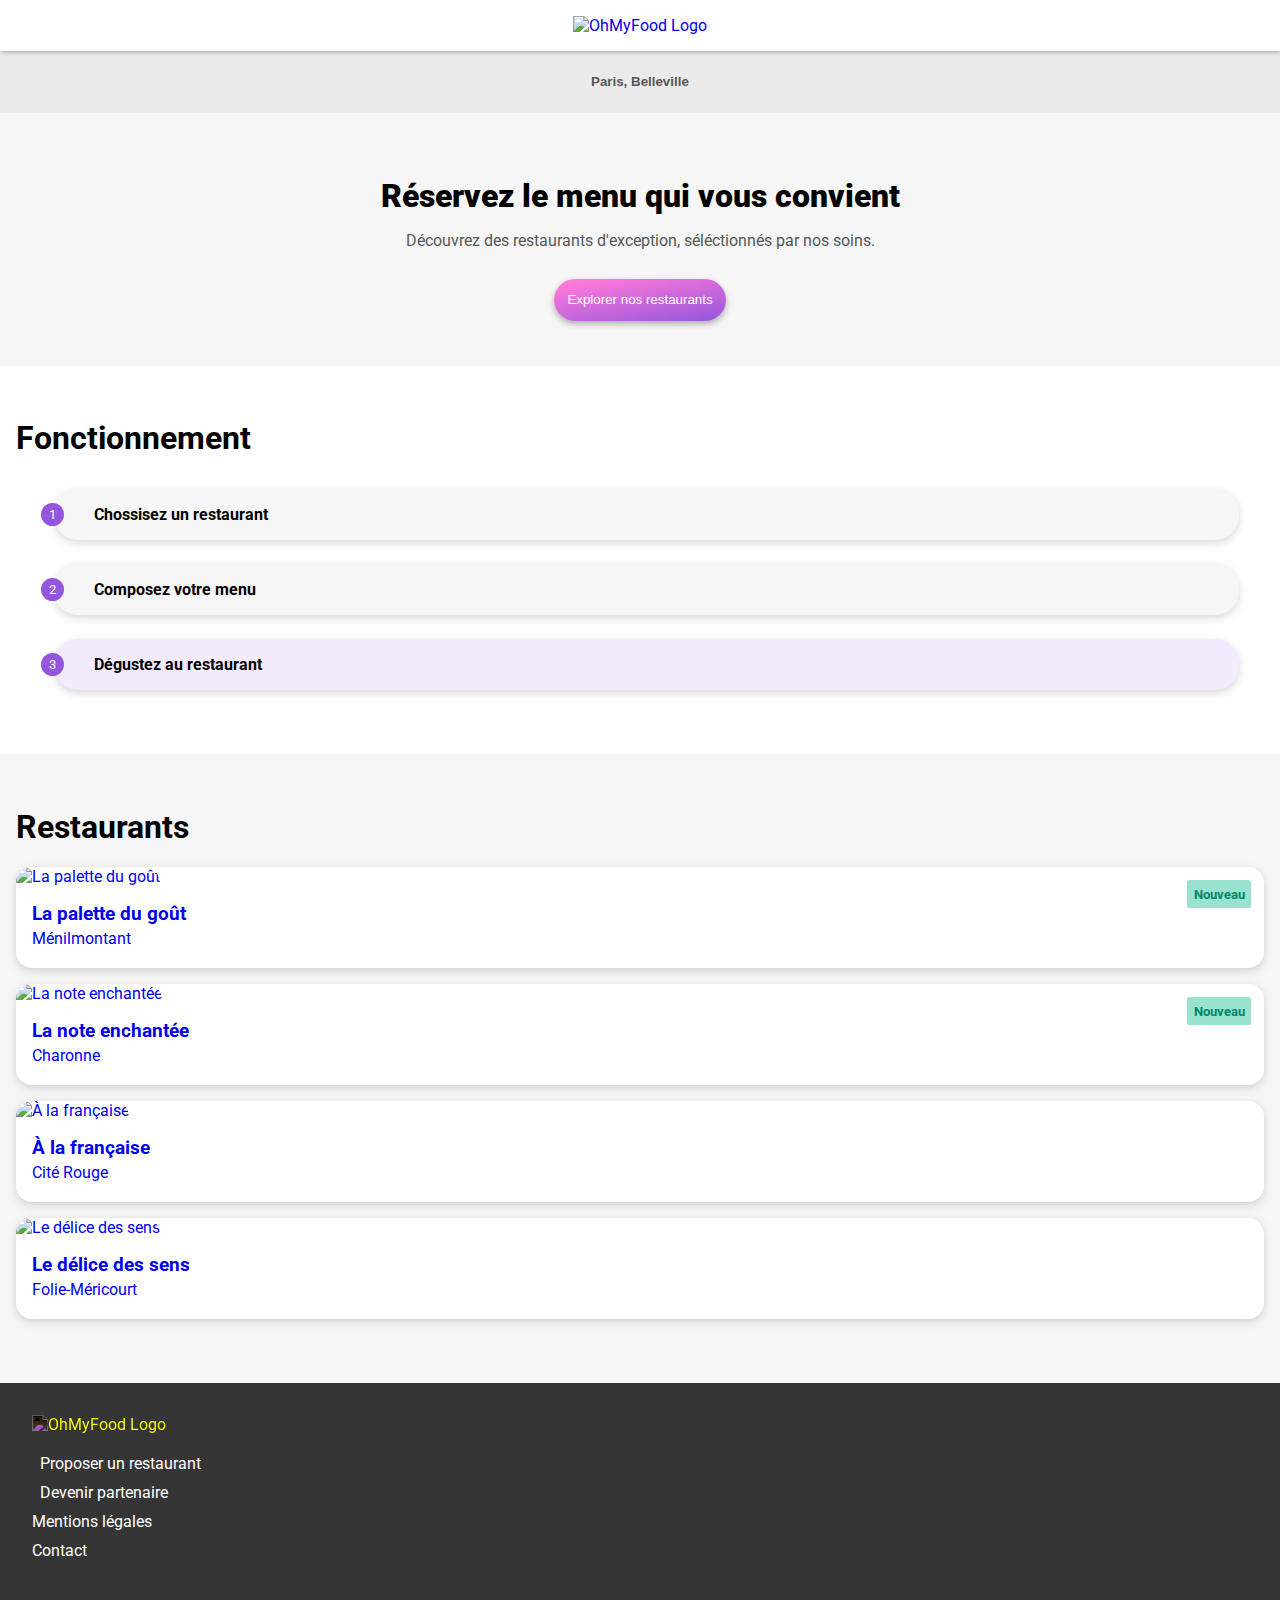
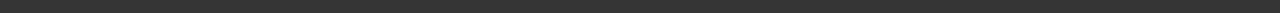
==== index.html @ d81f33a3 "resto page" ====
<!DOCTYPE html>
<html lang="fr">
<head>
    <meta charset="UTF-8">
    <meta http-equiv="X-UA-Compatible" content="IE=edge">
    <meta name="viewport" content="width=device-width, initial-scale=1.0">
    <link type="text/css" rel="stylesheet" href="https://pro.fontawesome.com/releases/v5.10.0/css/all.css" integrity="sha384-AYmEC3Yw5cVb3ZcuHtOA93w35dYTsvhLPVnYs9eStHfGJvOvKxVfELGroGkvsg+p" crossorigin="anonymous"/>
    <link type="text/css" rel="stylesheet" href="./css/style.css">
    <title>OhMyFood</title>
</head>
<body>

    <div class="conainer">

    <header>
        <div class="logo">
            <a href="index.html">
                <img 
                    src="./images/logo/ohmyfood.png" 
                    alt="OhMyFood Logo" 
                    srcset="./images/logo/ohmyfood.png 392px,
                    ./images/logo/ohmyfood@2x.svg 2x">
            </a>
        </div>
    </header>
    <section>  
        <div class="geo-form">
            <i class="fas fa-map-marker-alt"></i>
            <form>
                <input type="text" size="10" value="Paris, Belleville" name="place" />
            </form>
        </div>
        <div class="presentation-card">
            <h1>Réservez le menu qui vous convient</h1>
            <p>Découvrez des restaurants d'exception, séléctionnés par nos soins.</p>
            <button class="active-button">Explorer nos restaurants</button>
        </div>
        <div class="guide-card">
            <h1>Fonctionnement</h1>
            <ul>
                <li class="guide-card__instruction">
                    <span>1</span>
                    <div>
                        <i class="fas fa-mobile-alt"></i>
                        <span>Chossisez un restaurant</span>
                    </div>
                </li>
                <li class="guide-card__instruction" >
                    <span>2</span>
                    <div>
                        <i class="fas fa-list-ul"></i>
                        <span>Composez votre menu</span>
                    </div>
                </li>
                <li class="guide-card__instruction active">
                    <span>3</span>
                    <div>
                        <i class="fas fa-store"></i>
                        <span>Dégustez au restaurant</span>
                    </div>
                </li>
            </ul>
        </div>
        
        <div class="restaurant-list">
            <h1>Restaurants</h1>
            <div class="restaurant-card restaurant-card--new">
                <a href="resto-1.html">
                    <div class="restaurant-card__image">
                        <img src="./images/restaurants/jay-wennington-N_Y88TWmGwA-unsplash.jpg" 
                        alt="La palette du goût" 
                        sizes="" 
                        srcset="">
                    </div>
                    <div class="restaurant-card__description">
                        <div>
                            <h2>La palette du goût</h2>
                            <p>Ménilmontant</p>
                        </div>
                        <input class="like-fill-icon" type="checkbox" id="hc1" hidden/>
                        <label class="like-fill-icon" for="hc1"><i class="far fa-heart like-fill-icon"></i></label>
                    </div>
                </a>
            </div>

            <div class="restaurant-card restaurant-card--new">
                <a href="#">
                    <div class="restaurant-card__image">
                        <img src="./images/restaurants/louis-hansel-shotsoflouis-qNBGVyOCY8Q-unsplash.jpg" 
                        alt="La note enchantée" 
                        sizes="" 
                        srcset="">
                    </div>
                    <div class="restaurant-card__description">
                        <div>
                            <h2>La note enchantée</h2>
                            <p>Charonne</p>
                        </div>
                        <input class="like-fill-icon" type="checkbox" id="hc2" hidden/>
                        <label class="like-fill-icon" for="hc2"><i class="far fa-heart like-fill-icon"></i></label>
                    </div>
                </a>
            </div>

            <div class="restaurant-card">
                <a href="#">
                    <div class="restaurant-card__image">
                        <img src="./images/restaurants/stil-u2Lp8tXIcjw-unsplash.jpg" 
                        alt="À la française"
                        srcset="">
                    </div>
                    <div class="restaurant-card__description">
                        <div>
                            <h2>À la française</h2>
                            <p>Cité Rouge</p>
                        </div>
                        <input class="like-fill-icon" type="checkbox" id="hc3" hidden/>
                        <label class="like-fill-icon" for="hc3"><i class="far fa-heart like-fill-icon"></i></label>
                    </div>
                </a>
            </div>

            <div class="restaurant-card">
                <a href="#">
                    <div class="restaurant-card__image">
                        <img src="./images/restaurants/toa-heftiba-DQKerTsQwi0-unsplash.jpg" 
                        alt="Le délice des sens" 
                        sizes="" 
                        srcset="">
                    </div>
                    <div class="restaurant-card__description">
                        <div>
                            <h2>Le délice des sens</h2>
                            <p>Folie-Méricourt</p>
                        </div>
                        <input class="like-fill-icon" type="checkbox" id="hc4" hidden/>
                        <label class="like-fill-icon" for="hc4"><i class="far fa-heart like-fill-icon"></i></label>
                    </div>
                </a>
            </div>


        </div>

    </section>
    <footer>
        <div class="logo">
            <a href="index.html">
                <img 
                    src="./images/logo/ohmyfood.png" 
                    alt="OhMyFood Logo" 
                    srcset="./images/logo/ohmyfood.png 392px,
                    ./images/logo/ohmyfood@2x.svg 2x">
            </a>
        </div>
        <nav>
            <ul>
                <li>
                    <a href="#">
                        <i class="fas fa-utensils"></i>
                        <span>Proposer un restaurant</span>
                    </a>
                </li>

                <li>
                    <a href="#">
                        <i class="fas fa-hands-helping"></i>
                        <span>Devenir partenaire</span>
                    </a>
                </li>
                <li>
                    <a href="#">Mentions légales</a>
                </li>
                <li>
                    <a href="mailto: contact@ohmyfood.com">Contact</a>
                </li>
            </ul>
        </nav>
    </footer>

</div>
    
</body>
</html>
---- css/style.css ----
@charset "UTF-8";
/* Utils.(Variables.Fonctions.Mixins.Placeholders)
Feuilles de style de tiers (vendors) (si vous en avez).
Base.
Composants.
Layout.
Pages.
Thèmes.*/
@import url("https://fonts.googleapis.com/css2?family=Roboto&family=Shrikhand&display=swap");
/* fonts */
/*colors*/
/* dark green text: #008766*/
/* iconos grises: #7e7e7e */
/* functions */
/* Return pastel color from a given HEX value color*/
/* mixins */
* {
  -webkit-box-sizing: border-box;
          box-sizing: border-box;
}

body {
  margin: 0;
  padding: 0;
  font-size: 16px;
  font-family: "Roboto";
}

img {
  height: 100%;
  width: 100%;
  max-width: 100%;
}

a {
  text-decoration: none;
}

a:active {
  color: inherit;
}

li {
  list-style: none;
}

/* button gradient and lighten hover */
.active-button {
  padding: 1em;
  border-radius: 2em;
  background: linear-gradient(350deg, #9356DC, #FF79DA 90%);
  color: white;
  border: none;
  margin: 1em;
  -webkit-box-shadow: 0px 3px 6px 0px rgba(0, 0, 0, 0.3);
          box-shadow: 0px 3px 6px 0px rgba(0, 0, 0, 0.3);
}

.active-button:hover {
  background: linear-gradient(350deg, #9b63df, #ff88de 90%);
  -webkit-box-shadow: 0px 3px 6px 0px rgba(0, 0, 0, 0.6);
          box-shadow: 0px 3px 6px 0px rgba(0, 0, 0, 0.6);
}

/* icon fill gradient */
label.like-fill-icon {
  padding: 0.5em;
  display: inline-block;
  -ms-flex-item-align: center;
      -ms-grid-row-align: center;
      align-self: center;
}

label.like-fill-icon:hover i {
  color: #FF79DA;
}

label.like-fill-icon i {
  font-weight: 400;
  color: #7e7e7e;
  position: relative;
}

label.like-fill-icon > i::after {
  content: "\f004";
  position: absolute;
  right: 0;
  top: 0px;
  background-image: linear-gradient(350deg, #9356DC, #FF79DA 90%);
  -webkit-background-clip: text;
  background-clip: text;
  -webkit-text-fill-color: transparent;
  -moz-text-fill-color: transparent;
  text-fill-color: transparent;
  font-weight: 900;
  -webkit-transform: scale(0);
          transform: scale(0);
  -webkit-transform-origin: bottom;
          transform-origin: bottom;
  -webkit-transition: -webkit-transform 300ms ease-in;
  transition: -webkit-transform 300ms ease-in;
  transition: transform 300ms ease-in;
  transition: transform 300ms ease-in, -webkit-transform 300ms ease-in;
}

input.like-fill-icon:checked + label.like-fill-icon > i {
  color: #FF79DA;
}

input.like-fill-icon:checked + label.like-fill-icon > i::after {
  -webkit-transform: scale(1);
          transform: scale(1);
}

/*   General Container Layout */
.container {
  background: #f6f6f6;
}

/* Header */
header {
  padding: 1em;
  z-index: 2;
  /* to show de box shadow over the geolocalization div*/
  position: relative;
  /* To show de z-index position*/
  -webkit-box-shadow: 1px 1px 4px 0px rgba(0, 0, 0, 0.3);
          box-shadow: 1px 1px 4px 0px rgba(0, 0, 0, 0.3);
  display: -webkit-box;
  display: -ms-flexbox;
  display: flex;
  -webkit-box-pack: center;
      -ms-flex-pack: center;
          justify-content: center;
}

header .logo {
  width: 50%;
  height: 100%;
  display: -webkit-box;
  display: -ms-flexbox;
  display: flex;
  -webkit-box-pack: center;
      -ms-flex-pack: center;
          justify-content: center;
  -webkit-box-align: center;
      -ms-flex-align: center;
          align-items: center;
}

header .logo img {
  -o-object-fit: contain;
     object-fit: contain;
  max-width: 180px;
}

/* footer */
footer {
  padding: 2em;
  background: #353535;
  text-align: left;
}

footer a:hover {
  color: #99E2D0;
}

footer img {
  -webkit-filter: invert(1);
          filter: invert(1);
  height: 1em;
  width: auto;
}

footer nav {
  color: white;
}

footer nav ul {
  padding: 0;
}

footer nav a {
  color: white;
  line-height: 1.8em;
}

footer nav i {
  margin-right: 0.5em;
  width: 1em;
}

.presentation-card {
  text-align: center;
  padding: 2em;
  background: #f6f6f6;
}

.presentation-card h1 {
  margin: 1em 1em 0em 1em;
  font-weight: 900;
}

.presentation-card p {
  color: #575757;
}

.menu {
  padding: 1em;
  border-radius: 3em;
  background: #f6f6f6;
  position: relative;
  top: -3em;
}

.menu .active-button {
  margin: 0 auto;
  display: block;
  padding: 1em 3em;
}

.menu__title {
  display: -webkit-box;
  display: -ms-flexbox;
  display: flex;
  -webkit-box-orient: horizontal;
  -webkit-box-direction: normal;
      -ms-flex-flow: row nowrap;
          flex-flow: row nowrap;
  -webkit-box-align: center;
      -ms-flex-align: center;
          align-items: center;
  -webkit-box-pack: justify;
      -ms-flex-pack: justify;
          justify-content: space-between;
  margin-top: 1em;
}

.menu__title h1 {
  font-family: "Shrikhand";
}

.menu__title label {
  margin: auto 1.5em;
  font-size: 1.5em;
}

.menu__body-section {
  margin-bottom: 3em;
}

.menu__body-section ul {
  padding: 0;
}

.menu__body-section h2 {
  font-weight: 100;
  text-transform: uppercase;
  font-size: 1.2em;
  margin: 1em auto;
  position: relative;
}

.menu__body-section h2::after {
  content: "";
  position: absolute;
  border-bottom: 3px solid #99E2D0;
  padding-right: 2.5em;
  top: 1.4em;
  left: 0;
}

.geo-form {
  display: -webkit-box;
  display: -ms-flexbox;
  display: flex;
  -webkit-box-orient: horizontal;
  -webkit-box-direction: normal;
      -ms-flex-flow: row nowrap;
          flex-flow: row nowrap;
  -webkit-box-pack: center;
      -ms-flex-pack: center;
          justify-content: center;
  -webkit-box-align: center;
      -ms-flex-align: center;
          align-items: center;
  padding: 0.5em;
  background: #EAEAEA;
}

.geo-form input {
  padding: 1em;
  border: none;
  background: none;
  font-weight: bold;
  color: #575757;
  border: 2px solid transparent;
}

.geo-form input:focus-visible, .geo-form input:focus {
  border-bottom: 2px solid #99E2D0;
  outline: none;
}

.guide-card {
  padding: 1em;
  margin: 1em auto;
}

.guide-card ul {
  padding-left: 0;
  margin: 2em auto;
}

.guide-card__instruction {
  display: -webkit-box;
  display: -ms-flexbox;
  display: flex;
  -webkit-box-pack: center;
      -ms-flex-pack: center;
          justify-content: center;
  margin: 1.5em auto;
}

.guide-card__instruction > span {
  padding: 4px 8px;
  background: #9356DC;
  border-radius: 50%;
  -ms-flex-item-align: center;
      -ms-grid-row-align: center;
      align-self: center;
  font-size: small;
  color: white;
  margin-right: -10px;
  z-index: 2;
}

.guide-card__instruction div {
  padding: 1em;
  border-radius: 1.5em;
  background: #f6f6f6;
  -webkit-box-shadow: 0px 3px 9px 0px rgba(126, 126, 126, 0.3);
          box-shadow: 0px 3px 9px 0px rgba(126, 126, 126, 0.3);
  width: 95%;
  font-weight: bold;
}

.guide-card__instruction div > * {
  padding: 0.5em;
}

.guide-card__instruction div i {
  color: #7e7e7e;
}

.guide-card__instruction.active div {
  background-color: #f4ebff;
}

.guide-card__instruction.active div i {
  color: #9356DC;
}

.restaurant-list {
  background-color: #f6f6f6;
  padding: 2em 1em 3em 1em;
}

.restaurant-card {
  background: #fff;
  border-radius: 1em;
  -webkit-box-shadow: 0px 3px 9px 0px rgba(126, 126, 126, 0.3);
          box-shadow: 0px 3px 9px 0px rgba(126, 126, 126, 0.3);
  margin: 1em auto;
}

.restaurant-card--new .restaurant-card__image::after {
  content: "Nouveau";
  background: #99E2D0;
  border-radius: 0.2em;
  padding: 0.5em;
  top: 1em;
  right: 1em;
  position: absolute;
  color: #008766;
  font-weight: bold;
  font-size: small;
}

.restaurant-card__image {
  position: relative;
}

.restaurant-card__image img {
  border-top-left-radius: 1em;
  border-top-right-radius: 1em;
  height: 200px;
  -o-object-fit: cover;
     object-fit: cover;
}

.restaurant-card__description {
  padding: 1em;
  display: -webkit-box;
  display: -ms-flexbox;
  display: flex;
  -webkit-box-pack: justify;
      -ms-flex-pack: justify;
          justify-content: space-between;
}

.restaurant-card__description i {
  font-size: 1.5em;
  -ms-flex-item-align: center;
      -ms-grid-row-align: center;
      align-self: center;
}

.restaurant-card__description h2 {
  margin: 0;
  font-size: 1.2em;
}

.restaurant-card__description p {
  margin: 0.25em auto;
}

.menu-item {
  display: -webkit-box;
  display: -ms-flexbox;
  display: flex;
  -webkit-box-orient: horizontal;
  -webkit-box-direction: normal;
      -ms-flex-flow: row nowrap;
          flex-flow: row nowrap;
  width: 100%;
  -webkit-box-shadow: 1px 1px 8px 1px rgba(0, 0, 0, 0.5);
          box-shadow: 1px 1px 8px 1px rgba(0, 0, 0, 0.5);
  border-radius: 1em;
  -webkit-box-pack: justify;
      -ms-flex-pack: justify;
          justify-content: space-between;
  overflow: hidden;
  margin: 1em auto;
  background: white;
  margin-top: 1.5em;
}

.menu-item__titre {
  padding: 0.7em 0 0.7em 1em;
  width: 50%;
  -webkit-box-flex: 2;
      -ms-flex-positive: 2;
          flex-grow: 2;
  line-height: 1.5;
}

.menu-item__titre p, .menu-item__titre h3 {
  margin: 0;
  white-space: nowrap;
  overflow: hidden;
  text-overflow: ellipsis;
}

.menu-item__button {
  display: -webkit-box;
  display: -ms-flexbox;
  display: flex;
  -webkit-box-orient: horizontal;
  -webkit-box-direction: normal;
      -ms-flex-flow: row nowrap;
          flex-flow: row nowrap;
  -webkit-box-align: center;
      -ms-flex-align: center;
          align-items: center;
  -webkit-box-flex: 0;
      -ms-flex: none;
          flex: none;
}

.menu-item__button p {
  padding: 0 1em;
  -ms-flex-item-align: end;
      -ms-grid-row-align: end;
      align-self: end;
  font-weight: bold;
}

.menu-item__button div {
  background-color: #99E2D0;
  height: 100%;
  color: white;
  display: -webkit-box;
  display: -ms-flexbox;
  display: flex;
  -webkit-box-align: center;
      -ms-flex-align: center;
          align-items: center;
  font-size: 1.5em;
  max-width: 0px;
  -webkit-transition: max-width 400ms ease-in-out;
  transition: max-width 400ms ease-in-out;
}

.menu-item__button div i {
  padding: 0 1em;
}

.menu-item__button:hover i {
  -webkit-transform: rotate(1turn);
          transform: rotate(1turn);
  -webkit-transition: -webkit-transform 400ms ease-in-out;
  transition: -webkit-transform 400ms ease-in-out;
  transition: transform 400ms ease-in-out;
  transition: transform 400ms ease-in-out, -webkit-transform 400ms ease-in-out;
}

.menu-item__button:hover div {
  max-width: 150px;
}
/*# sourceMappingURL=style.css.map */
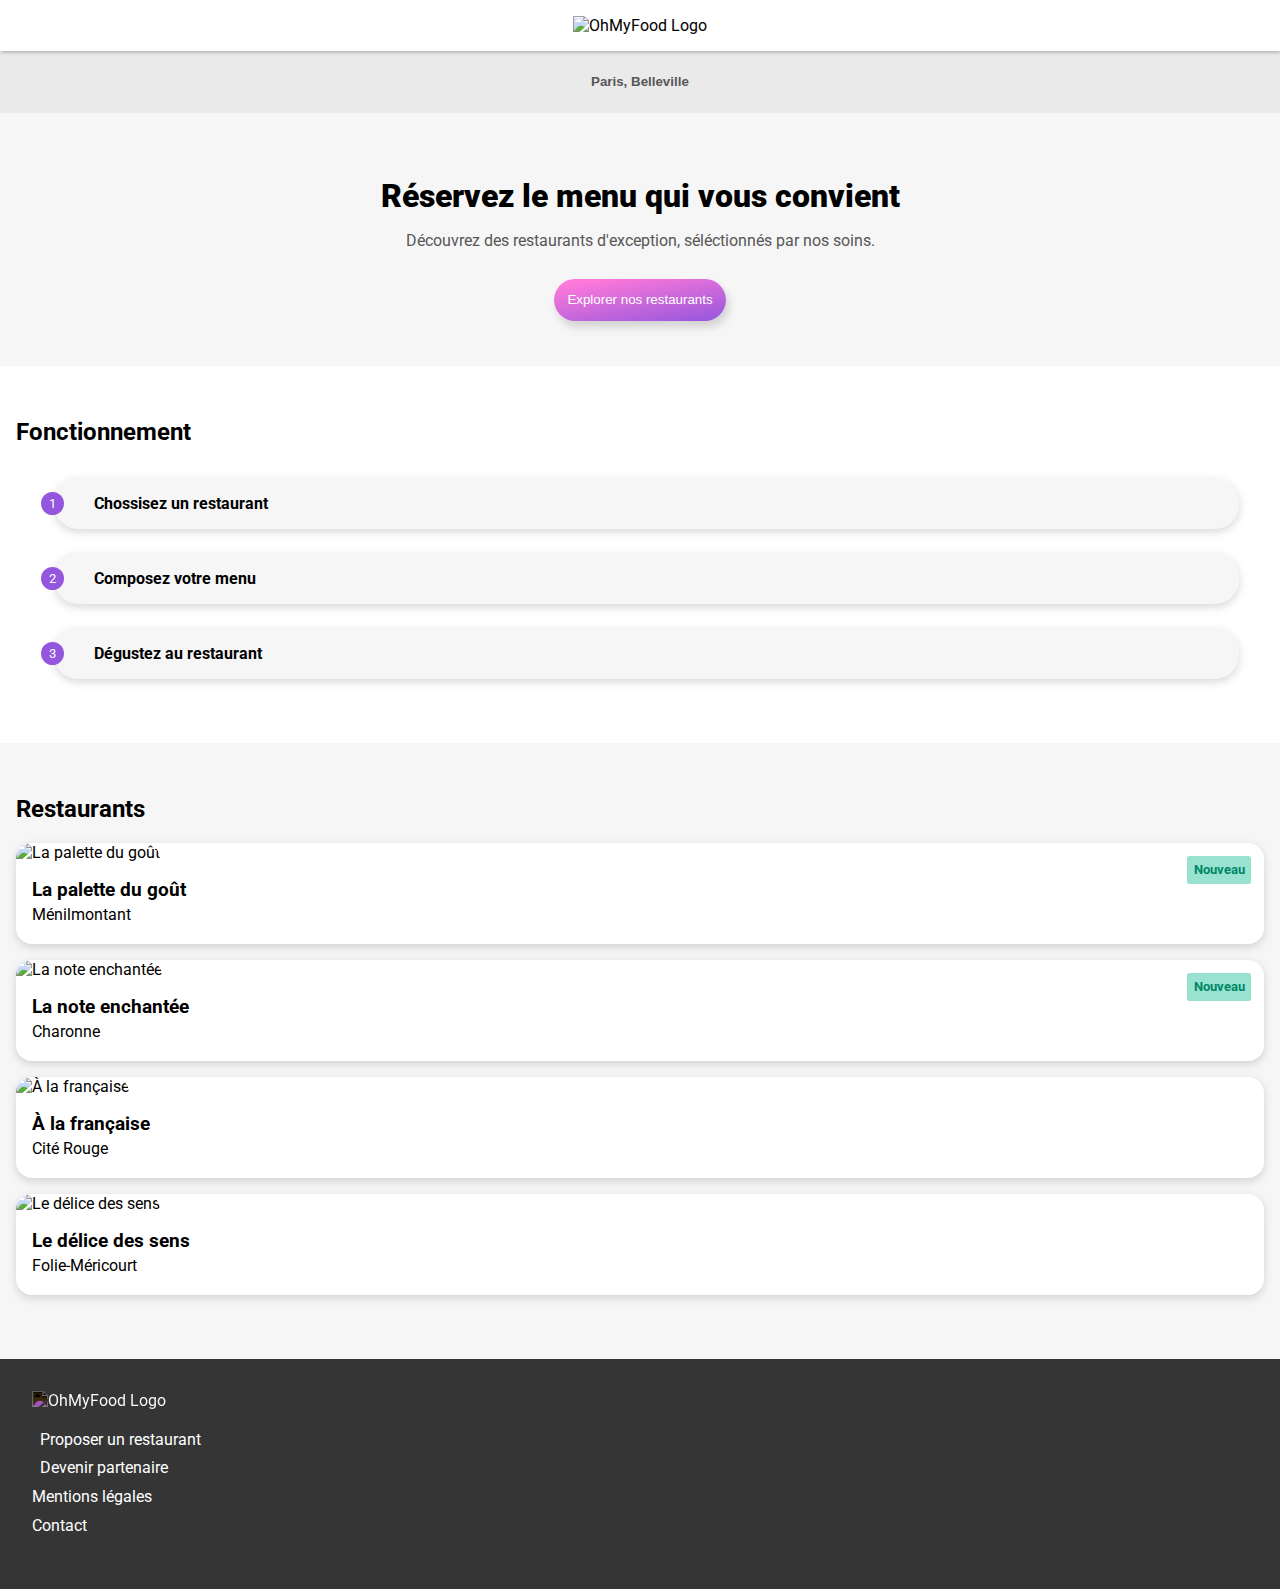
==== commit 3e38b7b7: "restorants pages added" ====
--- a/index.html
+++ b/index.html
@@ -36,7 +36,7 @@
             <button class="active-button">Explorer nos restaurants</button>
         </div>
         <div class="guide-card">
-            <h1>Fonctionnement</h1>
+            <h2>Fonctionnement</h2>
             <ul>
                 <li class="guide-card__instruction">
                     <span>1</span>
@@ -63,9 +63,9 @@
         </div>
         
         <div class="restaurant-list">
-            <h1>Restaurants</h1>
+            <h2>Restaurants</h2>
             <div class="restaurant-card restaurant-card--new">
-                <a href="resto-1.html">
+                <a href="la-palette-du-gout.html">
                     <div class="restaurant-card__image">
                         <img src="./images/restaurants/jay-wennington-N_Y88TWmGwA-unsplash.jpg" 
                         alt="La palette du goût" 
@@ -74,7 +74,7 @@
                     </div>
                     <div class="restaurant-card__description">
                         <div>
-                            <h2>La palette du goût</h2>
+                            <h3>La palette du goût</h3>
                             <p>Ménilmontant</p>
                         </div>
                         <input class="like-fill-icon" type="checkbox" id="hc1" hidden/>
@@ -84,7 +84,7 @@
             </div>
 
             <div class="restaurant-card restaurant-card--new">
-                <a href="#">
+                <a href="la-note-enchantee.html">
                     <div class="restaurant-card__image">
                         <img src="./images/restaurants/louis-hansel-shotsoflouis-qNBGVyOCY8Q-unsplash.jpg" 
                         alt="La note enchantée" 
@@ -93,7 +93,7 @@
                     </div>
                     <div class="restaurant-card__description">
                         <div>
-                            <h2>La note enchantée</h2>
+                            <h3>La note enchantée</h3>
                             <p>Charonne</p>
                         </div>
                         <input class="like-fill-icon" type="checkbox" id="hc2" hidden/>
@@ -103,7 +103,7 @@
             </div>
 
             <div class="restaurant-card">
-                <a href="#">
+                <a href="a-la-francaise.html">
                     <div class="restaurant-card__image">
                         <img src="./images/restaurants/stil-u2Lp8tXIcjw-unsplash.jpg" 
                         alt="À la française"
@@ -111,7 +111,7 @@
                     </div>
                     <div class="restaurant-card__description">
                         <div>
-                            <h2>À la française</h2>
+                            <h3>À la française</h3>
                             <p>Cité Rouge</p>
                         </div>
                         <input class="like-fill-icon" type="checkbox" id="hc3" hidden/>
@@ -121,7 +121,7 @@
             </div>
 
             <div class="restaurant-card">
-                <a href="#">
+                <a href="le-delice-des-sens.html">
                     <div class="restaurant-card__image">
                         <img src="./images/restaurants/toa-heftiba-DQKerTsQwi0-unsplash.jpg" 
                         alt="Le délice des sens" 
@@ -130,7 +130,7 @@
                     </div>
                     <div class="restaurant-card__description">
                         <div>
-                            <h2>Le délice des sens</h2>
+                            <h3>Le délice des sens</h3>
                             <p>Folie-Méricourt</p>
                         </div>
                         <input class="like-fill-icon" type="checkbox" id="hc4" hidden/>
--- a/css/style.css
+++ b/css/style.css
@@ -14,6 +14,38 @@
 /* functions */
 /* Return pastel color from a given HEX value color*/
 /* mixins */
+@-webkit-keyframes introfade {
+  0% {
+    opacity: 0;
+    -webkit-transition: translateY(2em);
+    transition: translateY(2em);
+  }
+  100% {
+    opacity: 1;
+    -webkit-transform: translateY(0);
+            transform: translateY(0);
+  }
+}
+@keyframes introfade {
+  0% {
+    opacity: 0;
+    -webkit-transition: translateY(2em);
+    transition: translateY(2em);
+  }
+  100% {
+    opacity: 1;
+    -webkit-transform: translateY(0);
+            transform: translateY(0);
+  }
+}
+
+/* Set a height for the restaurants page image on header */
+/* Add the return icon to the header of the restaurants pages */
+/* Make display the item green button when the li is hover and not only de price*/
+/* Make a function to add 3 or 4 loops according to the page - animation introfade */
+/* Add the 3 seconds waiting intro */
+/* Add sizes and srcset attributes on images in html" */
+/* Add the differents @media */
 * {
   -webkit-box-sizing: border-box;
           box-sizing: border-box;
@@ -34,6 +66,7 @@
 
 a {
   text-decoration: none;
+  color: inherit;
 }
 
 a:active {
@@ -52,14 +85,18 @@
   color: white;
   border: none;
   margin: 1em;
-  -webkit-box-shadow: 0px 3px 6px 0px rgba(0, 0, 0, 0.3);
-          box-shadow: 0px 3px 6px 0px rgba(0, 0, 0, 0.3);
+  -webkit-box-shadow: 3px 6px 8px 0px rgba(0, 0, 0, 0.15);
+          box-shadow: 3px 6px 8px 0px rgba(0, 0, 0, 0.15);
+  -webkit-transition: all 300ms ease-in-out;
+  transition: all 300ms ease-in-out;
 }
 
 .active-button:hover {
-  background: linear-gradient(350deg, #9b63df, #ff88de 90%);
-  -webkit-box-shadow: 0px 3px 6px 0px rgba(0, 0, 0, 0.6);
-          box-shadow: 0px 3px 6px 0px rgba(0, 0, 0, 0.6);
+  /*background: linear-gradient(350deg, lighten($primary-color, 3%), lighten($secondary-color, 3%) 90%);*/
+  -webkit-box-shadow: 3px 6px 8px 0px rgba(0, 0, 0, 0.3);
+          box-shadow: 3px 6px 8px 0px rgba(0, 0, 0, 0.3);
+  -webkit-filter: brightness(1.1);
+          filter: brightness(1.1);
 }
 
 /* icon fill gradient */
@@ -86,7 +123,7 @@
   position: absolute;
   right: 0;
   top: 0px;
-  background-image: linear-gradient(350deg, #9356DC, #FF79DA 90%);
+  background-image: linear-gradient(330deg, #9356DC, #FF79DA 75%);
   -webkit-background-clip: text;
   background-clip: text;
   -webkit-text-fill-color: transparent;
@@ -207,7 +244,8 @@
 
 .menu {
   padding: 1em;
-  border-radius: 3em;
+  border-top-left-radius: 3em;
+  border-top-right-radius: 3em;
   background: #f6f6f6;
   position: relative;
   top: -3em;
@@ -247,6 +285,9 @@
 
 .menu__body-section {
   margin-bottom: 3em;
+  -webkit-transform: translateY(2em);
+          transform: translateY(2em);
+  opacity: 0;
 }
 
 .menu__body-section ul {
@@ -353,11 +394,11 @@
   color: #7e7e7e;
 }
 
-.guide-card__instruction.active div {
+.guide-card__instruction:hover div {
   background-color: #f4ebff;
 }
 
-.guide-card__instruction.active div i {
+.guide-card__instruction:hover div i {
   color: #9356DC;
 }
 
@@ -416,7 +457,7 @@
       align-self: center;
 }
 
-.restaurant-card__description h2 {
+.restaurant-card__description h3 {
   margin: 0;
   font-size: 1.2em;
 }
@@ -444,6 +485,8 @@
   margin: 1em auto;
   background: white;
   margin-top: 1.5em;
+  -webkit-transform: translateY(4em);
+          transform: translateY(4em);
 }
 
 .menu-item__titre {
@@ -518,4 +561,34 @@
 .menu-item__button:hover div {
   max-width: 150px;
 }
+
+.menu__body-section:nth-child(1) {
+  -webkit-animation: introfade 700ms ease-out forwards;
+          animation: introfade 700ms ease-out forwards;
+}
+
+.menu-item:nth-child(1) {
+  -webkit-animation: introfade 700ms ease-out forwards;
+          animation: introfade 700ms ease-out forwards;
+}
+
+.menu__body-section:nth-child(2) {
+  -webkit-animation: introfade 1000ms ease-out forwards;
+          animation: introfade 1000ms ease-out forwards;
+}
+
+.menu-item:nth-child(2) {
+  -webkit-animation: introfade 1000ms ease-out forwards;
+          animation: introfade 1000ms ease-out forwards;
+}
+
+.menu__body-section:nth-child(3) {
+  -webkit-animation: introfade 1300ms ease-out forwards;
+          animation: introfade 1300ms ease-out forwards;
+}
+
+.menu-item:nth-child(3) {
+  -webkit-animation: introfade 1300ms ease-out forwards;
+          animation: introfade 1300ms ease-out forwards;
+}
 /*# sourceMappingURL=style.css.map */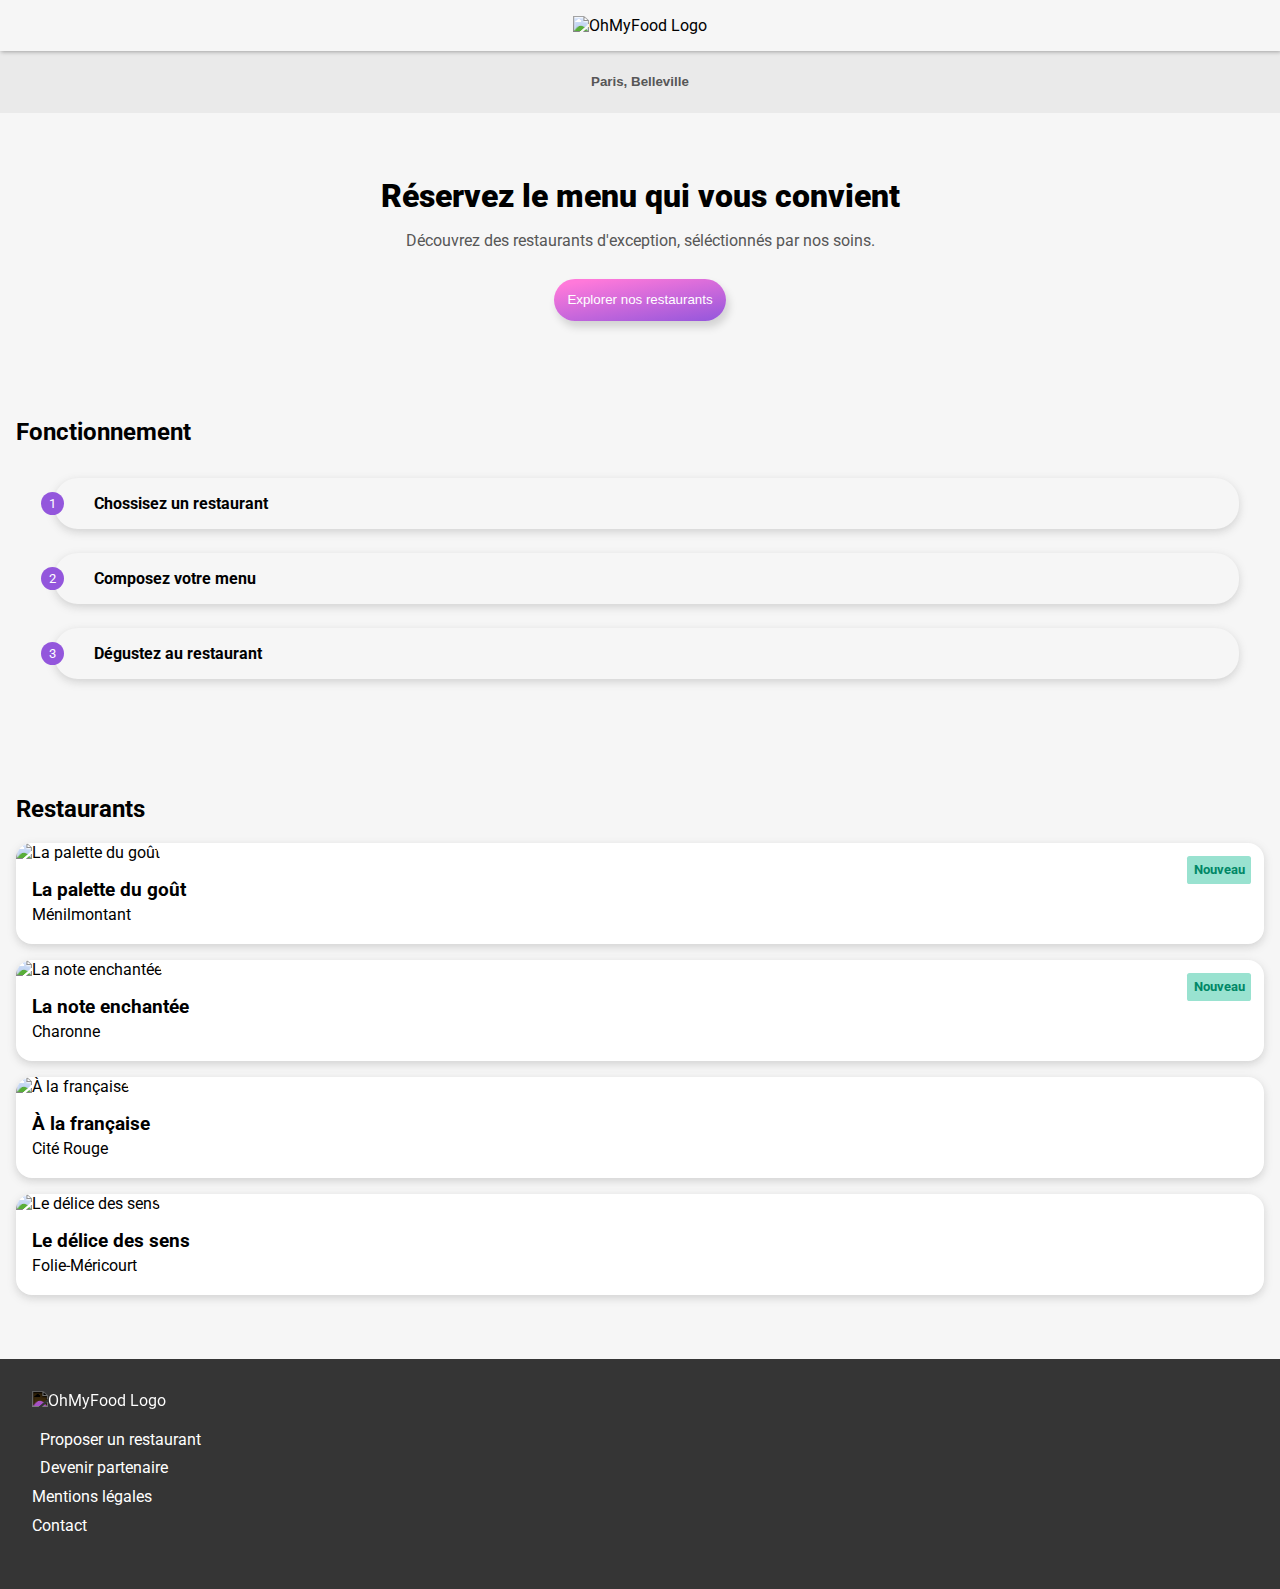
==== commit fc00e7e9: "mod directories" ====
--- a/index.html
+++ b/index.html
@@ -5,22 +5,22 @@
     <meta http-equiv="X-UA-Compatible" content="IE=edge">
     <meta name="viewport" content="width=device-width, initial-scale=1.0">
     <link type="text/css" rel="stylesheet" href="https://pro.fontawesome.com/releases/v5.10.0/css/all.css" integrity="sha384-AYmEC3Yw5cVb3ZcuHtOA93w35dYTsvhLPVnYs9eStHfGJvOvKxVfELGroGkvsg+p" crossorigin="anonymous"/>
-    <link type="text/css" rel="stylesheet" href="./css/style.css">
+    <link type="text/css" rel="stylesheet" href="css/style.css">
     <title>OhMyFood</title>
 </head>
-<body>
+<body class="animated">
 
-    <div class="conainer">
+    <div class="container">
 
-    <header>
+    <header class="spinner">
         <div class="logo">
-            <a href="index.html">
+            <div>
                 <img 
-                    src="./images/logo/ohmyfood.png" 
+                    src="images/logo/ohmyfood.png" 
                     alt="OhMyFood Logo" 
-                    srcset="./images/logo/ohmyfood.png 392px,
-                    ./images/logo/ohmyfood@2x.svg 2x">
-            </a>
+                    srcset="images/logo/ohmyfood.png 392px,
+                    images/logo/ohmyfood@2x.svg 2x">
+            </div>
         </div>
     </header>
     <section>  
@@ -67,7 +67,7 @@
             <div class="restaurant-card restaurant-card--new">
                 <a href="la-palette-du-gout.html">
                     <div class="restaurant-card__image">
-                        <img src="./images/restaurants/jay-wennington-N_Y88TWmGwA-unsplash.jpg" 
+                        <img src="images/restaurants/jay-wennington-N_Y88TWmGwA-unsplash.jpg" 
                         alt="La palette du goût" 
                         sizes="" 
                         srcset="">
@@ -86,7 +86,7 @@
             <div class="restaurant-card restaurant-card--new">
                 <a href="la-note-enchantee.html">
                     <div class="restaurant-card__image">
-                        <img src="./images/restaurants/louis-hansel-shotsoflouis-qNBGVyOCY8Q-unsplash.jpg" 
+                        <img src="images/restaurants/louis-hansel-shotsoflouis-qNBGVyOCY8Q-unsplash.jpg" 
                         alt="La note enchantée" 
                         sizes="" 
                         srcset="">
@@ -105,7 +105,7 @@
             <div class="restaurant-card">
                 <a href="a-la-francaise.html">
                     <div class="restaurant-card__image">
-                        <img src="./images/restaurants/stil-u2Lp8tXIcjw-unsplash.jpg" 
+                        <img src="images/restaurants/stil-u2Lp8tXIcjw-unsplash.jpg" 
                         alt="À la française"
                         srcset="">
                     </div>
@@ -123,7 +123,7 @@
             <div class="restaurant-card">
                 <a href="le-delice-des-sens.html">
                     <div class="restaurant-card__image">
-                        <img src="./images/restaurants/toa-heftiba-DQKerTsQwi0-unsplash.jpg" 
+                        <img src="images/restaurants/toa-heftiba-DQKerTsQwi0-unsplash.jpg" 
                         alt="Le délice des sens" 
                         sizes="" 
                         srcset="">
@@ -147,10 +147,10 @@
         <div class="logo">
             <a href="index.html">
                 <img 
-                    src="./images/logo/ohmyfood.png" 
+                    src="images/logo/ohmyfood.png" 
                     alt="OhMyFood Logo" 
-                    srcset="./images/logo/ohmyfood.png 392px,
-                    ./images/logo/ohmyfood@2x.svg 2x">
+                    srcset="images/logo/ohmyfood.png 392px,
+                    images/logo/ohmyfood@2x.svg 2x">
             </a>
         </div>
         <nav>
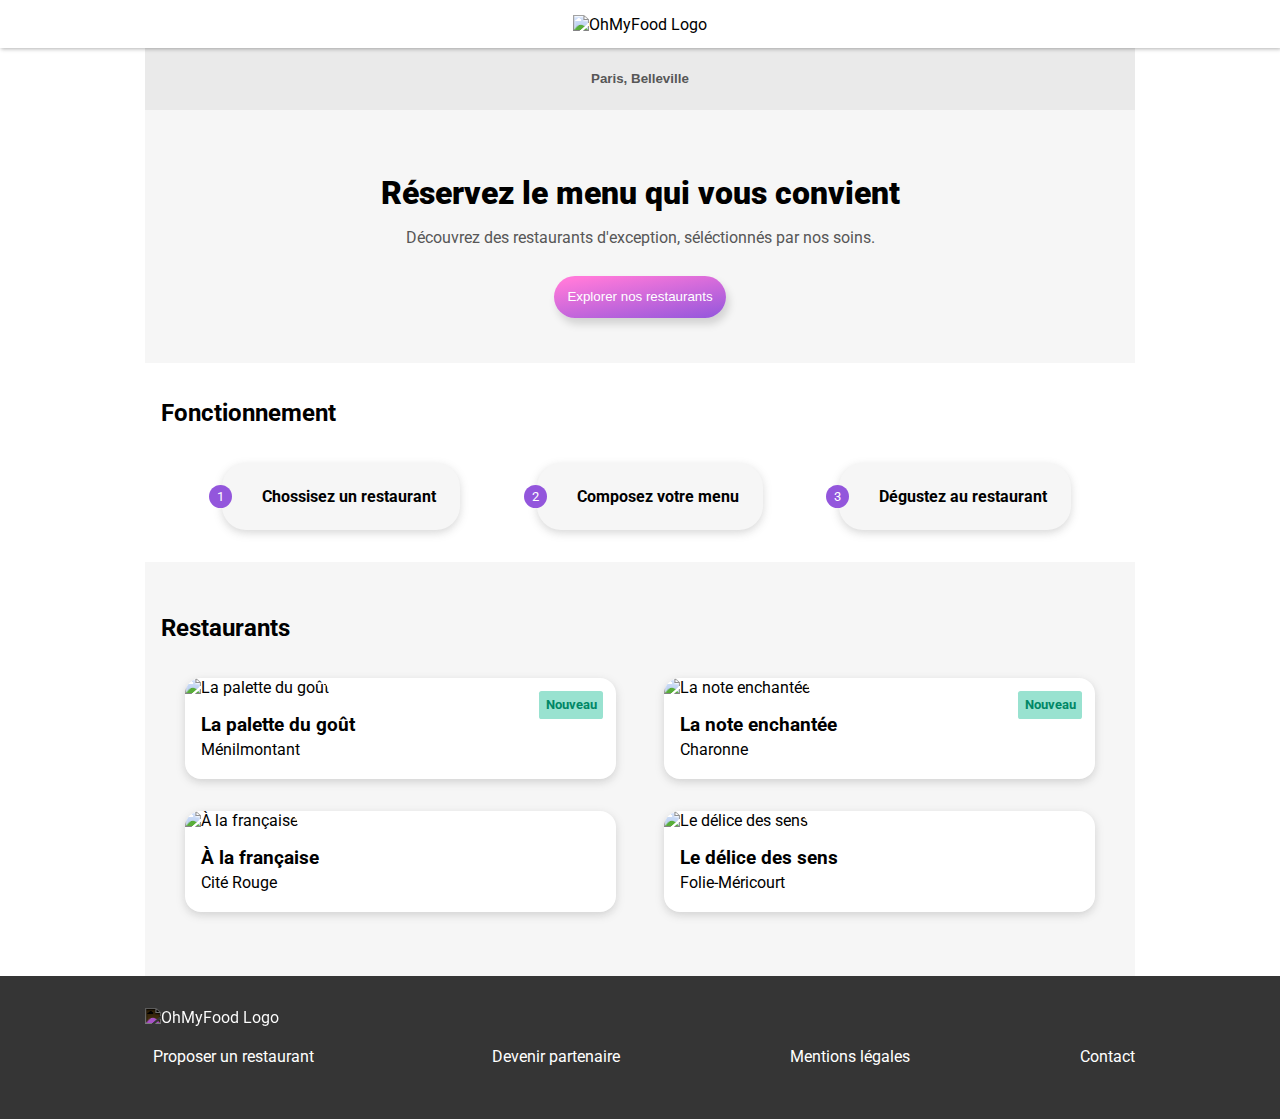
==== commit bb55e0e5: "footer set width large mq" ====
--- a/index.html
+++ b/index.html
@@ -1,184 +1,215 @@
 <!DOCTYPE html>
 <html lang="fr">
-<head>
-    <meta charset="UTF-8">
-    <meta http-equiv="X-UA-Compatible" content="IE=edge">
-    <meta name="viewport" content="width=device-width, initial-scale=1.0">
-    <link type="text/css" rel="stylesheet" href="https://pro.fontawesome.com/releases/v5.10.0/css/all.css" integrity="sha384-AYmEC3Yw5cVb3ZcuHtOA93w35dYTsvhLPVnYs9eStHfGJvOvKxVfELGroGkvsg+p" crossorigin="anonymous"/>
-    <link type="text/css" rel="stylesheet" href="css/style.css">
+  <head>
+    <meta charset="UTF-8" />
+    <meta http-equiv="X-UA-Compatible" content="IE=edge" />
+    <meta name="viewport" content="width=device-width, initial-scale=1.0" />
+    <link
+      type="text/css"
+      rel="stylesheet"
+      href="https://pro.fontawesome.com/releases/v5.10.0/css/all.css"
+      integrity="sha384-AYmEC3Yw5cVb3ZcuHtOA93w35dYTsvhLPVnYs9eStHfGJvOvKxVfELGroGkvsg+p"
+      crossorigin="anonymous"
+    />
+    <link type="text/css" rel="stylesheet" href="css/style.css" />
     <title>OhMyFood</title>
-</head>
-<body class="animated">
-
-    <div class="container">
-
-    <header class="spinner">
+  </head>
+  <body class="animated">
+    <div class="container home">
+      <header class="spinner">
         <div class="logo">
-            <div>
-                <img 
-                    src="images/logo/ohmyfood.png" 
-                    alt="OhMyFood Logo" 
-                    srcset="images/logo/ohmyfood.png 392px,
-                    images/logo/ohmyfood@2x.svg 2x">
-            </div>
-        </div>
-    </header>
-    <section>  
+          <div>
+            <img
+              src="images/logo/ohmyfood@2x.png"
+              alt="OhMyFood Logo"
+              srcset="images/logo/ohmyfood.png 1x,
+                      images/logo/ohmyfood@2x.svg 2x"
+            />
+          </div>
+        </div>
+      </header>
+      <section>
         <div class="geo-form">
-            <i class="fas fa-map-marker-alt"></i>
-            <form>
-                <input type="text" size="10" value="Paris, Belleville" name="place" />
-            </form>
+          <i class="fas fa-map-marker-alt"></i>
+          <form>
+            <input
+              type="text"
+              size="10"
+              value="Paris, Belleville"
+              name="place"
+            />
+          </form>
         </div>
         <div class="presentation-card">
-            <h1>Réservez le menu qui vous convient</h1>
-            <p>Découvrez des restaurants d'exception, séléctionnés par nos soins.</p>
-            <button class="active-button">Explorer nos restaurants</button>
+          <h1>Réservez le menu qui vous convient</h1>
+          <p>
+            Découvrez des restaurants d'exception, séléctionnés par nos soins.
+          </p>
+          <button class="active-button">Explorer nos restaurants</button>
         </div>
         <div class="guide-card">
-            <h2>Fonctionnement</h2>
-            <ul>
-                <li class="guide-card__instruction">
-                    <span>1</span>
-                    <div>
-                        <i class="fas fa-mobile-alt"></i>
-                        <span>Chossisez un restaurant</span>
-                    </div>
-                </li>
-                <li class="guide-card__instruction" >
-                    <span>2</span>
-                    <div>
-                        <i class="fas fa-list-ul"></i>
-                        <span>Composez votre menu</span>
-                    </div>
-                </li>
-                <li class="guide-card__instruction active">
-                    <span>3</span>
-                    <div>
-                        <i class="fas fa-store"></i>
-                        <span>Dégustez au restaurant</span>
-                    </div>
-                </li>
-            </ul>
-        </div>
-        
+          <h2>Fonctionnement</h2>
+          <ul>
+            <li class="guide-card__instruction">
+              <span>1</span>
+              <div>
+                <i class="fas fa-mobile-alt"></i>
+                <span>Chossisez un restaurant</span>
+              </div>
+            </li>
+            <li class="guide-card__instruction">
+              <span>2</span>
+              <div>
+                <i class="fas fa-list-ul"></i>
+                <span>Composez votre menu</span>
+              </div>
+            </li>
+            <li class="guide-card__instruction active">
+              <span>3</span>
+              <div>
+                <i class="fas fa-store"></i>
+                <span>Dégustez au restaurant</span>
+              </div>
+            </li>
+          </ul>
+        </div>
+
         <div class="restaurant-list">
-            <h2>Restaurants</h2>
-            <div class="restaurant-card restaurant-card--new">
-                <a href="la-palette-du-gout.html">
-                    <div class="restaurant-card__image">
-                        <img src="images/restaurants/jay-wennington-N_Y88TWmGwA-unsplash.jpg" 
-                        alt="La palette du goût" 
-                        sizes="" 
-                        srcset="">
-                    </div>
-                    <div class="restaurant-card__description">
-                        <div>
-                            <h3>La palette du goût</h3>
-                            <p>Ménilmontant</p>
-                        </div>
-                        <input class="like-fill-icon" type="checkbox" id="hc1" hidden/>
-                        <label class="like-fill-icon" for="hc1"><i class="far fa-heart like-fill-icon"></i></label>
-                    </div>
-                </a>
-            </div>
-
-            <div class="restaurant-card restaurant-card--new">
-                <a href="la-note-enchantee.html">
-                    <div class="restaurant-card__image">
-                        <img src="images/restaurants/louis-hansel-shotsoflouis-qNBGVyOCY8Q-unsplash.jpg" 
-                        alt="La note enchantée" 
-                        sizes="" 
-                        srcset="">
-                    </div>
-                    <div class="restaurant-card__description">
-                        <div>
-                            <h3>La note enchantée</h3>
-                            <p>Charonne</p>
-                        </div>
-                        <input class="like-fill-icon" type="checkbox" id="hc2" hidden/>
-                        <label class="like-fill-icon" for="hc2"><i class="far fa-heart like-fill-icon"></i></label>
-                    </div>
-                </a>
-            </div>
-
-            <div class="restaurant-card">
-                <a href="a-la-francaise.html">
-                    <div class="restaurant-card__image">
-                        <img src="images/restaurants/stil-u2Lp8tXIcjw-unsplash.jpg" 
-                        alt="À la française"
-                        srcset="">
-                    </div>
-                    <div class="restaurant-card__description">
-                        <div>
-                            <h3>À la française</h3>
-                            <p>Cité Rouge</p>
-                        </div>
-                        <input class="like-fill-icon" type="checkbox" id="hc3" hidden/>
-                        <label class="like-fill-icon" for="hc3"><i class="far fa-heart like-fill-icon"></i></label>
-                    </div>
-                </a>
-            </div>
-
-            <div class="restaurant-card">
-                <a href="le-delice-des-sens.html">
-                    <div class="restaurant-card__image">
-                        <img src="images/restaurants/toa-heftiba-DQKerTsQwi0-unsplash.jpg" 
-                        alt="Le délice des sens" 
-                        sizes="" 
-                        srcset="">
-                    </div>
-                    <div class="restaurant-card__description">
-                        <div>
-                            <h3>Le délice des sens</h3>
-                            <p>Folie-Méricourt</p>
-                        </div>
-                        <input class="like-fill-icon" type="checkbox" id="hc4" hidden/>
-                        <label class="like-fill-icon" for="hc4"><i class="far fa-heart like-fill-icon"></i></label>
-                    </div>
-                </a>
-            </div>
-
-
-        </div>
-
-    </section>
-    <footer>
+          <h2>Restaurants</h2>
+          <div class="restaurant-card restaurant-card--new">
+            <a href="la-palette-du-gout.html">
+              <div class="restaurant-card__image">
+                <img
+                  srcset="Images/Restaurants/jay-wennington-N_Y88TWmGwA-unsplash__400w.jpg 400w,
+                  Images/Restaurants/jay-wennington-N_Y88TWmGwA-unsplash__900w.jpg 900w"
+                  sizes="(max-width: 767px) 750px, 450px"
+                  src="images/restaurants/jay-wennington-N_Y88TWmGwA-unsplash__900w.jpg"
+                  alt="La palette du goût"
+                />
+              </div>
+            </a>
+            <div class="restaurant-card__description">
+              <a href="la-palette-du-gout.html">
+                <h3>La palette du goût</h3>
+                <p>Ménilmontant</p>
+              </a>
+              <input class="like-fill-icon" type="checkbox" id="hc1" hidden />
+              <label class="like-fill-icon" for="hc1"
+                ><i class="far fa-heart like-fill-icon"></i
+              ></label>
+            </div>
+          </div>
+
+          <div class="restaurant-card restaurant-card--new">
+            <a href="la-note-enchantee.html">
+              <div class="restaurant-card__image">
+                <img
+                  srcset="images/restaurants/louis-hansel-shotsoflouis-qNBGVyOCY8Q-unsplash__400w.jpg 400w,
+                  images/restaurants/louis-hansel-shotsoflouis-qNBGVyOCY8Q-unsplash__900w.jpg 900w"
+                  sizes="(max-width: 767px) 750px, 450px"
+                  src="images/restaurants/louis-hansel-shotsoflouis-qNBGVyOCY8Q-unsplash__900w.jpg"
+                  alt="La note enchantée"
+                />
+              </div>
+            </a>
+            <div class="restaurant-card__description">
+              <a href="la-note-enchantee.html">
+                <h3>La note enchantée</h3>
+                <p>Charonne</p>
+              </a>
+              <input class="like-fill-icon" type="checkbox" id="hc2" hidden />
+              <label class="like-fill-icon" for="hc2"
+                ><i class="far fa-heart like-fill-icon"></i
+              ></label>
+            </div>
+          </div>
+
+          <div class="restaurant-card">
+            <a href="a-la-francaise.html">
+              <div class="restaurant-card__image">
+                <img
+                  srcset="images/restaurants/stil-u2Lp8tXIcjw-unsplash__400w.jpg 400w,
+                          images/restaurants/stil-u2Lp8tXIcjw-unsplash__900w.jpg 900w"
+                  sizes="(max-width: 767px) 750px, 450px"
+                  src="images/restaurants/stil-u2Lp8tXIcjw-unsplash__900w.jpg"
+                  alt="À la française"
+                />
+              </div>
+            </a>
+            <div class="restaurant-card__description">
+              <a href="a-la-francaise.html">
+                <h3>À la française</h3>
+                <p>Cité Rouge</p>
+              </a>
+              <input class="like-fill-icon" type="checkbox" id="hc3" hidden />
+              <label class="like-fill-icon" for="hc3"
+                ><i class="far fa-heart like-fill-icon"></i
+              ></label>
+            </div>
+          </div>
+
+          <div class="restaurant-card">
+            <a href="le-delice-des-sens.html">
+              <div class="restaurant-card__image">
+                <img
+                  srcset="images/restaurants/toa-heftiba-DQKerTsQwi0-unsplash__400w.jpg 400w,
+                  images/restaurants/toa-heftiba-DQKerTsQwi0-unsplash__900w.jpg 900w"
+                  sizes="(max-width: 767px) 750px, 450px"
+                  src="images/restaurants/toa-heftiba-DQKerTsQwi0-unsplash__900w.jpg"
+                  alt="Le délice des sens"
+                />
+              </div>
+            </a>
+            <div class="restaurant-card__description">
+              <a href="le-delice-des-sens.html">
+                <h3>Le délice des sens</h3>
+                <p>Folie-Méricourt</p>
+              </a>
+              <input class="like-fill-icon" type="checkbox" id="hc4" hidden />
+              <label class="like-fill-icon" for="hc4"
+                ><i class="far fa-heart like-fill-icon"></i
+              ></label>
+            </div>
+          </div>
+        </div>
+      </section>
+      <footer>
+        <div class="footer-container">
         <div class="logo">
-            <a href="index.html">
-                <img 
-                    src="images/logo/ohmyfood.png" 
-                    alt="OhMyFood Logo" 
-                    srcset="images/logo/ohmyfood.png 392px,
-                    images/logo/ohmyfood@2x.svg 2x">
-            </a>
+          <a href="index.html">
+            <img
+              src="images/logo/ohmyfood.png"
+              alt="OhMyFood Logo"
+              srcset="images/logo/ohmyfood.png 1x,
+                      images/logo/ohmyfood@2x.svg 2x"
+            />
+          </a>
         </div>
         <nav>
-            <ul>
-                <li>
-                    <a href="#">
-                        <i class="fas fa-utensils"></i>
-                        <span>Proposer un restaurant</span>
-                    </a>
-                </li>
-
-                <li>
-                    <a href="#">
-                        <i class="fas fa-hands-helping"></i>
-                        <span>Devenir partenaire</span>
-                    </a>
-                </li>
-                <li>
-                    <a href="#">Mentions légales</a>
-                </li>
-                <li>
-                    <a href="mailto: contact@ohmyfood.com">Contact</a>
-                </li>
-            </ul>
+          <ul>
+            <li>
+              <a href="#">
+                <i class="fas fa-utensils"></i>
+                <span>Proposer un restaurant</span>
+              </a>
+            </li>
+
+            <li>
+              <a href="#">
+                <i class="fas fa-hands-helping"></i>
+                <span>Devenir partenaire</span>
+              </a>
+            </li>
+            <li>
+              <a href="#">Mentions légales</a>
+            </li>
+            <li>
+              <a href="mailto:contact@ohmyfood.com">Contact</a>
+            </li>
+          </ul>
         </nav>
-    </footer>
-
-</div>
-    
-</body>
+      </div>
+      </footer>
+    </div>
+  </body>
 </html>--- a/css/style.css
+++ b/css/style.css
@@ -9,16 +9,19 @@
 @import url("https://fonts.googleapis.com/css2?family=Roboto&family=Shrikhand&display=swap");
 /* fonts */
 /*colors*/
-/* dark green text: #008766*/
-/* iconos grises: #7e7e7e */
-/* functions */
+/* Breakpoints */
+/***** FUNCTIONS ******/
 /* Return pastel color from a given HEX value color*/
-/* mixins */
+/***** MIXINS *******/
+/* To give border-radius the 2 corners on 1 side */
+/* box shadow styles */
+/* Break Points - The $breakpoints must be declared */
+/********* ANIMATIONS - KEYFRAMES ********/
 @-webkit-keyframes introfade {
   0% {
     opacity: 0;
-    -webkit-transition: translateY(2em);
-    transition: translateY(2em);
+    -webkit-transform: translateY(2em);
+            transform: translateY(2em);
   }
   100% {
     opacity: 1;
@@ -29,8 +32,8 @@
 @keyframes introfade {
   0% {
     opacity: 0;
-    -webkit-transition: translateY(2em);
-    transition: translateY(2em);
+    -webkit-transform: translateY(2em);
+            transform: translateY(2em);
   }
   100% {
     opacity: 1;
@@ -39,16 +42,159 @@
   }
 }
 
-/* Set a height for the restaurants page image on header */
-/* Add the return icon to the header of the restaurants pages */
-/* Make display the item green button when the li is hover and not only de price*/
-/* Make a function to add 3 or 4 loops according to the page - animation introfade */
-/* Add the 3 seconds waiting intro */
-/* Add sizes and srcset attributes on images in html" */
-/* Add the differents @media */
+@-webkit-keyframes image-grow {
+  0%, 81% {
+    -webkit-transform: scale(0.5);
+            transform: scale(0.5);
+  }
+  100% {
+    -webkit-transform: scale(1);
+            transform: scale(1);
+  }
+}
+
+@keyframes image-grow {
+  0%, 81% {
+    -webkit-transform: scale(0.5);
+            transform: scale(0.5);
+  }
+  100% {
+    -webkit-transform: scale(1);
+            transform: scale(1);
+  }
+}
+
+@-webkit-keyframes rotateSpinner1 {
+  0% {
+    -webkit-transform: rotate(0deg);
+            transform: rotate(0deg);
+    opacity: 1;
+  }
+  70% {
+    opacity: 1;
+  }
+  80% {
+    opacity: 0;
+    -webkit-transform: rotate(1.5turn);
+            transform: rotate(1.5turn);
+  }
+  81% {
+    -webkit-transform: scale(0);
+            transform: scale(0);
+  }
+  100% {
+    -webkit-transform: scale(0);
+            transform: scale(0);
+  }
+}
+
+@keyframes rotateSpinner1 {
+  0% {
+    -webkit-transform: rotate(0deg);
+            transform: rotate(0deg);
+    opacity: 1;
+  }
+  70% {
+    opacity: 1;
+  }
+  80% {
+    opacity: 0;
+    -webkit-transform: rotate(1.5turn);
+            transform: rotate(1.5turn);
+  }
+  81% {
+    -webkit-transform: scale(0);
+            transform: scale(0);
+  }
+  100% {
+    -webkit-transform: scale(0);
+            transform: scale(0);
+  }
+}
+
+@-webkit-keyframes rotateSpinner2 {
+  0% {
+    -webkit-transform: rotate(0deg);
+            transform: rotate(0deg);
+    opacity: 1;
+  }
+  70% {
+    opacity: 1;
+  }
+  80% {
+    opacity: 0;
+    -webkit-transform: rotate(2.5turn);
+            transform: rotate(2.5turn);
+  }
+  81% {
+    -webkit-transform: scale(0);
+            transform: scale(0);
+  }
+  100% {
+    -webkit-transform: scale(0);
+            transform: scale(0);
+  }
+}
+
+@keyframes rotateSpinner2 {
+  0% {
+    -webkit-transform: rotate(0deg);
+            transform: rotate(0deg);
+    opacity: 1;
+  }
+  70% {
+    opacity: 1;
+  }
+  80% {
+    opacity: 0;
+    -webkit-transform: rotate(2.5turn);
+            transform: rotate(2.5turn);
+  }
+  81% {
+    -webkit-transform: scale(0);
+            transform: scale(0);
+  }
+  100% {
+    -webkit-transform: scale(0);
+            transform: scale(0);
+  }
+}
+
+@-webkit-keyframes fullScreen {
+  0%, 80% {
+    min-height: 100vh;
+    position: fixed;
+  }
+  81% {
+    position: absolute;
+  }
+  100% {
+    position: absolute;
+    min-height: 0px;
+  }
+}
+
+@keyframes fullScreen {
+  0%, 80% {
+    min-height: 100vh;
+    position: fixed;
+  }
+  81% {
+    position: absolute;
+  }
+  100% {
+    position: absolute;
+    min-height: 0px;
+  }
+}
+
 * {
   -webkit-box-sizing: border-box;
           box-sizing: border-box;
+}
+
+html {
+  height: 100%;
 }
 
 body {
@@ -62,6 +208,8 @@
   height: 100%;
   width: 100%;
   max-width: 100%;
+  -o-object-fit: cover;
+     object-fit: cover;
 }
 
 a {
@@ -92,7 +240,6 @@
 }
 
 .active-button:hover {
-  /*background: linear-gradient(350deg, lighten($primary-color, 3%), lighten($secondary-color, 3%) 90%);*/
   -webkit-box-shadow: 3px 6px 8px 0px rgba(0, 0, 0, 0.3);
           box-shadow: 3px 6px 8px 0px rgba(0, 0, 0, 0.3);
   -webkit-filter: brightness(1.1);
@@ -128,7 +275,6 @@
   background-clip: text;
   -webkit-text-fill-color: transparent;
   -moz-text-fill-color: transparent;
-  text-fill-color: transparent;
   font-weight: 900;
   -webkit-transform: scale(0);
           transform: scale(0);
@@ -151,16 +297,33 @@
 
 /*   General Container Layout */
 .container {
+  background-color: #f6f6f6;
+}
+
+.container.home {
   background: #f6f6f6;
+}
+
+@media screen and (min-width: 1024px) {
+  .container.home {
+    background-color: #99E2D0;
+    background: url(../images/general/backgroundBlur.jpg) no-repeat;
+    background-size: cover;
+  }
+}
+
+@media screen and (min-width: 1024px) {
+  .container.home section {
+    max-width: 990px;
+    margin: auto;
+  }
 }
 
 /* Header */
 header {
   padding: 1em;
-  z-index: 2;
-  /* to show de box shadow over the geolocalization div*/
   position: relative;
-  /* To show de z-index position*/
+  /* To show the boxshadow*/
   -webkit-box-shadow: 1px 1px 4px 0px rgba(0, 0, 0, 0.3);
           box-shadow: 1px 1px 4px 0px rgba(0, 0, 0, 0.3);
   display: -webkit-box;
@@ -169,6 +332,10 @@
   -webkit-box-pack: center;
       -ms-flex-pack: center;
           justify-content: center;
+  -webkit-box-align: center;
+      -ms-flex-align: center;
+          align-items: center;
+  background-color: white;
 }
 
 header .logo {
@@ -183,12 +350,73 @@
   -webkit-box-align: center;
       -ms-flex-align: center;
           align-items: center;
+  -webkit-box-flex: 1;
+      -ms-flex-positive: 1;
+          flex-grow: 1;
 }
 
 header .logo img {
   -o-object-fit: contain;
      object-fit: contain;
-  max-width: 180px;
+  max-width: 161px;
+  width: 161px;
+}
+
+header.spinner {
+  display: -webkit-box;
+  display: -ms-flexbox;
+  display: flex;
+  padding: 1.5em;
+}
+
+header.spinner .logo {
+  background: white;
+  position: absolute;
+  width: 100%;
+  top: 0;
+  left: 0;
+  height: 100%;
+  z-index: 3;
+  -webkit-animation: fullScreen 3s linear;
+          animation: fullScreen 3s linear;
+}
+
+header.spinner .logo div {
+  position: relative;
+  -webkit-animation: image-grow 3s linear;
+          animation: image-grow 3s linear;
+}
+
+header.spinner .logo div::before,
+header.spinner .logo div::after {
+  content: "";
+  position: absolute;
+  border: 12px solid transparent;
+  border-bottom: none;
+  border-left: none;
+  border-right: none;
+  border-radius: 50%;
+  opacity: 0;
+}
+
+header.spinner .logo div::before {
+  top: -320%;
+  bottom: -320%;
+  left: -25%;
+  right: -25%;
+  border-top-color: #9356DC;
+  -webkit-animation: rotateSpinner1 2500ms linear forwards;
+          animation: rotateSpinner1 2500ms linear forwards;
+}
+
+header.spinner .logo div::after {
+  top: -270%;
+  bottom: -270%;
+  left: -14%;
+  right: -14%;
+  border-top-color: #FF79DA;
+  -webkit-animation: rotateSpinner2 2500ms linear forwards;
+          animation: rotateSpinner2 2500ms linear forwards;
 }
 
 /* footer */
@@ -198,6 +426,13 @@
   text-align: left;
 }
 
+@media screen and (min-width: 1024px) {
+  footer .footer-container {
+    max-width: 990px;
+    margin: auto;
+  }
+}
+
 footer a:hover {
   color: #99E2D0;
 }
@@ -217,6 +452,17 @@
   padding: 0;
 }
 
+@media screen and (min-width: 768px) {
+  footer nav ul {
+    display: -webkit-box;
+    display: -ms-flexbox;
+    display: flex;
+    -webkit-box-pack: justify;
+        -ms-flex-pack: justify;
+            justify-content: space-between;
+  }
+}
+
 footer nav a {
   color: white;
   line-height: 1.8em;
@@ -227,6 +473,7 @@
   width: 1em;
 }
 
+/* Active button Layout */
 .presentation-card {
   text-align: center;
   padding: 2em;
@@ -242,6 +489,12 @@
   color: #575757;
 }
 
+/* Images on restaurants menus */
+.thumbnail img {
+  max-height: 265px;
+}
+
+/* Restaurants menu layout */
 .menu {
   padding: 1em;
   border-top-left-radius: 3em;
@@ -274,6 +527,14 @@
   margin-top: 1em;
 }
 
+@media screen and (min-width: 1024px) {
+  .menu__title {
+    -webkit-box-pack: center;
+        -ms-flex-pack: center;
+            justify-content: center;
+  }
+}
+
 .menu__title h1 {
   font-family: "Shrikhand";
 }
@@ -281,6 +542,17 @@
 .menu__title label {
   margin: auto 1.5em;
   font-size: 1.5em;
+}
+
+@media screen and (min-width: 1024px) {
+  .menu__body {
+    display: -webkit-box;
+    display: -ms-flexbox;
+    display: flex;
+    -webkit-box-pack: space-evenly;
+        -ms-flex-pack: space-evenly;
+            justify-content: space-evenly;
+  }
 }
 
 .menu__body-section {
@@ -288,6 +560,21 @@
   -webkit-transform: translateY(2em);
           transform: translateY(2em);
   opacity: 0;
+  width: 100%;
+}
+
+@media screen and (min-width: 768px) {
+  .menu__body-section {
+    margin: 0 auto;
+    width: 80%;
+  }
+}
+
+@media screen and (min-width: 1024px) {
+  .menu__body-section {
+    margin: 1em;
+    width: 100%;
+  }
 }
 
 .menu__body-section ul {
@@ -309,6 +596,47 @@
   padding-right: 2.5em;
   top: 1.4em;
   left: 0;
+}
+
+/* Automatization of Css from menu restaurant layout */
+.menu__body-section:nth-child(1) {
+  -webkit-animation: introfade 700ms ease-out forwards;
+          animation: introfade 700ms ease-out forwards;
+}
+
+.menu-item:nth-child(1) {
+  -webkit-animation: introfade 700ms ease-out forwards;
+          animation: introfade 700ms ease-out forwards;
+}
+
+.menu__body-section:nth-child(2) {
+  -webkit-animation: introfade 1000ms ease-out forwards;
+          animation: introfade 1000ms ease-out forwards;
+}
+
+.menu-item:nth-child(2) {
+  -webkit-animation: introfade 1000ms ease-out forwards;
+          animation: introfade 1000ms ease-out forwards;
+}
+
+.menu__body-section:nth-child(3) {
+  -webkit-animation: introfade 1300ms ease-out forwards;
+          animation: introfade 1300ms ease-out forwards;
+}
+
+.menu-item:nth-child(3) {
+  -webkit-animation: introfade 1300ms ease-out forwards;
+          animation: introfade 1300ms ease-out forwards;
+}
+
+.menu__body-section:nth-child(4) {
+  -webkit-animation: introfade 1600ms ease-out forwards;
+          animation: introfade 1600ms ease-out forwards;
+}
+
+.menu-item:nth-child(4) {
+  -webkit-animation: introfade 1600ms ease-out forwards;
+          animation: introfade 1600ms ease-out forwards;
 }
 
 .geo-form {
@@ -336,9 +664,10 @@
   font-weight: bold;
   color: #575757;
   border: 2px solid transparent;
-}
-
-.geo-form input:focus-visible, .geo-form input:focus {
+  z-index: 999;
+}
+
+.geo-form input:focus-visible, .geo-form input:focus, .geo-form input:hover {
   border-bottom: 2px solid #99E2D0;
   outline: none;
 }
@@ -346,11 +675,36 @@
 .guide-card {
   padding: 1em;
   margin: 1em auto;
+  background-color: white;
+}
+
+@media screen and (min-width: 768px) {
+  .guide-card {
+    margin: auto;
+  }
 }
 
 .guide-card ul {
   padding-left: 0;
   margin: 2em auto;
+}
+
+@media screen and (min-width: 768px) {
+  .guide-card ul {
+    display: -webkit-box;
+    display: -ms-flexbox;
+    display: flex;
+    -webkit-box-pack: space-evenly;
+        -ms-flex-pack: space-evenly;
+            justify-content: space-evenly;
+    margin: 0;
+  }
+}
+
+@media screen and (min-width: 768px) {
+  .guide-card ul li {
+    margin: 1em;
+  }
 }
 
 .guide-card__instruction {
@@ -386,6 +740,18 @@
   font-weight: bold;
 }
 
+@media screen and (min-width: 768px) {
+  .guide-card__instruction div {
+    width: auto;
+    display: -webkit-box;
+    display: -ms-flexbox;
+    display: flex;
+    -webkit-box-align: center;
+        -ms-flex-align: center;
+            align-items: center;
+  }
+}
+
 .guide-card__instruction div > * {
   padding: 0.5em;
 }
@@ -405,6 +771,27 @@
 .restaurant-list {
   background-color: #f6f6f6;
   padding: 2em 1em 3em 1em;
+}
+
+@media screen and (min-width: 768px) {
+  .restaurant-list {
+    display: -webkit-box;
+    display: -ms-flexbox;
+    display: flex;
+    -webkit-box-orient: horizontal;
+    -webkit-box-direction: normal;
+        -ms-flex-flow: row wrap;
+            flex-flow: row wrap;
+    -webkit-box-pack: space-evenly;
+        -ms-flex-pack: space-evenly;
+            justify-content: space-evenly;
+  }
+}
+
+@media screen and (min-width: 768px) {
+  .restaurant-list h2 {
+    width: 100%;
+  }
 }
 
 .restaurant-card {
@@ -413,6 +800,12 @@
   -webkit-box-shadow: 0px 3px 9px 0px rgba(126, 126, 126, 0.3);
           box-shadow: 0px 3px 9px 0px rgba(126, 126, 126, 0.3);
   margin: 1em auto;
+}
+
+@media screen and (min-width: 768px) {
+  .restaurant-card {
+    width: 45%;
+  }
 }
 
 .restaurant-card--new .restaurant-card__image::after {
@@ -549,7 +942,7 @@
   padding: 0 1em;
 }
 
-.menu-item__button:hover i {
+.menu-item:hover .menu-item__button i {
   -webkit-transform: rotate(1turn);
           transform: rotate(1turn);
   -webkit-transition: -webkit-transform 400ms ease-in-out;
@@ -558,37 +951,7 @@
   transition: transform 400ms ease-in-out, -webkit-transform 400ms ease-in-out;
 }
 
-.menu-item__button:hover div {
+.menu-item:hover .menu-item__button div {
   max-width: 150px;
 }
-
-.menu__body-section:nth-child(1) {
-  -webkit-animation: introfade 700ms ease-out forwards;
-          animation: introfade 700ms ease-out forwards;
-}
-
-.menu-item:nth-child(1) {
-  -webkit-animation: introfade 700ms ease-out forwards;
-          animation: introfade 700ms ease-out forwards;
-}
-
-.menu__body-section:nth-child(2) {
-  -webkit-animation: introfade 1000ms ease-out forwards;
-          animation: introfade 1000ms ease-out forwards;
-}
-
-.menu-item:nth-child(2) {
-  -webkit-animation: introfade 1000ms ease-out forwards;
-          animation: introfade 1000ms ease-out forwards;
-}
-
-.menu__body-section:nth-child(3) {
-  -webkit-animation: introfade 1300ms ease-out forwards;
-          animation: introfade 1300ms ease-out forwards;
-}
-
-.menu-item:nth-child(3) {
-  -webkit-animation: introfade 1300ms ease-out forwards;
-          animation: introfade 1300ms ease-out forwards;
-}
 /*# sourceMappingURL=style.css.map */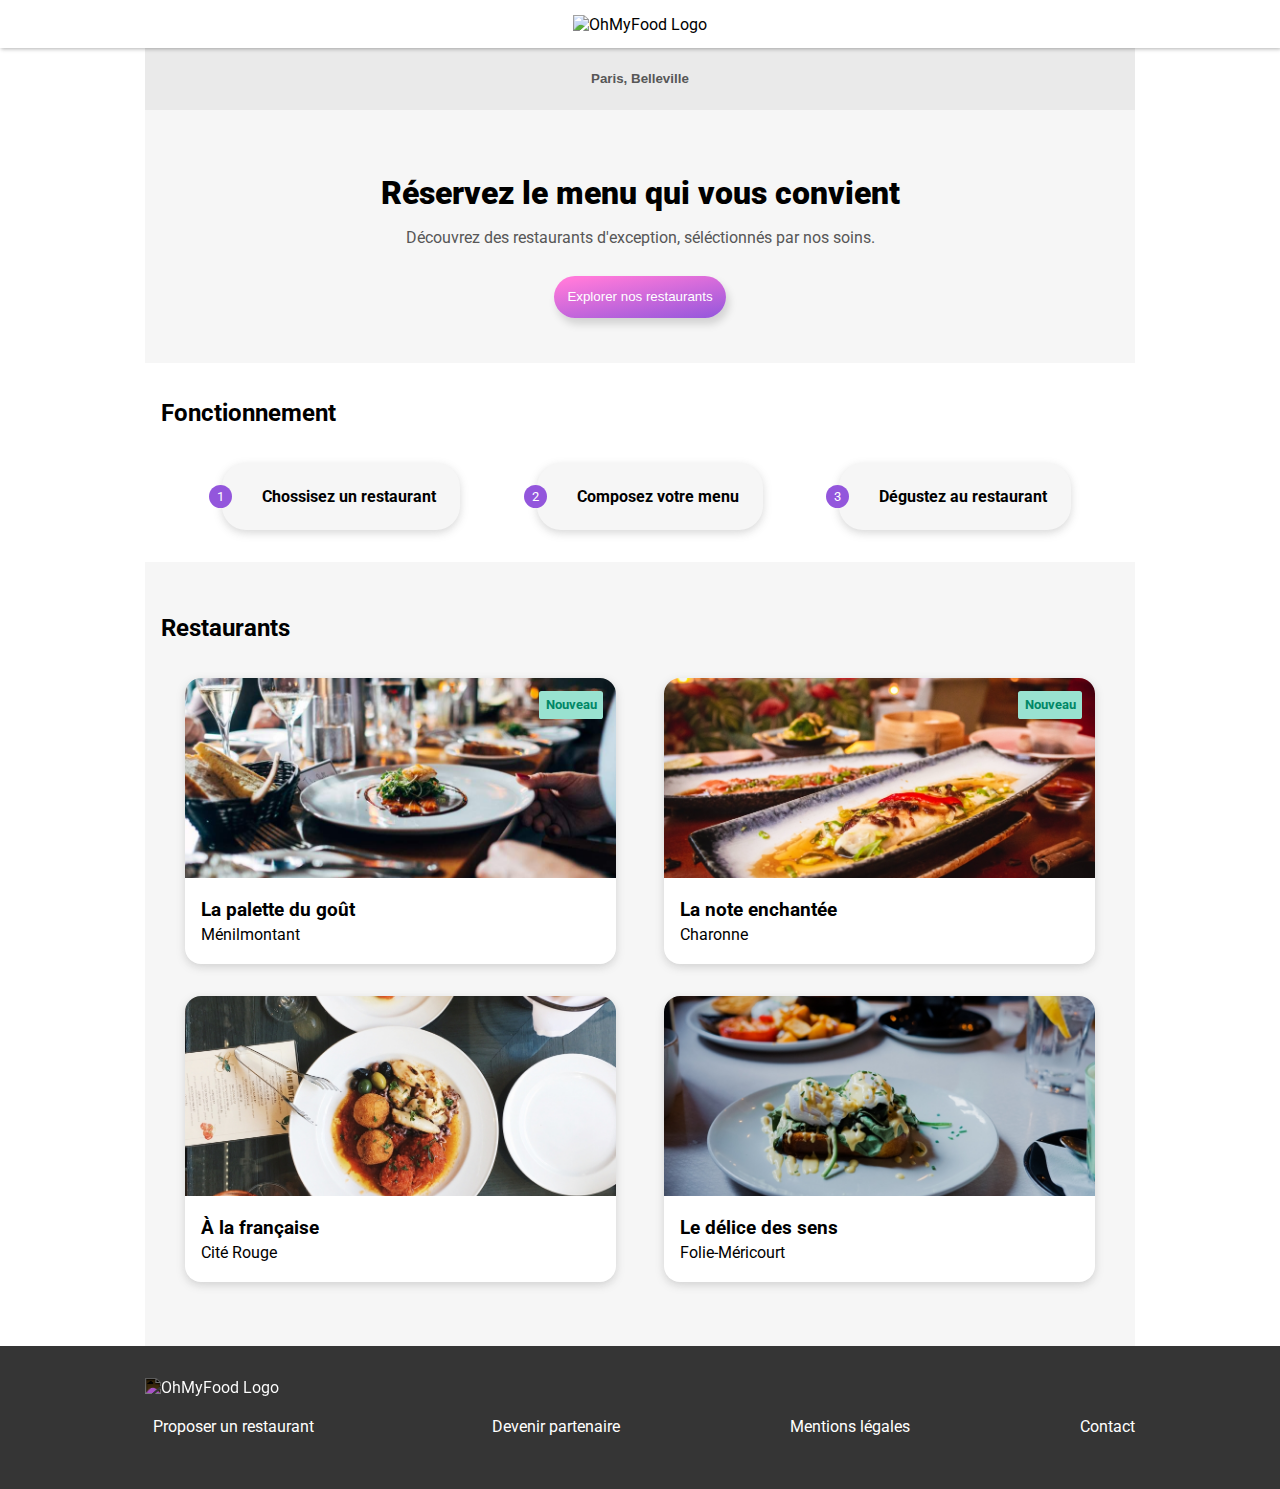
==== commit 3f42786a: "Button Center and Change dir" ====
--- a/index.html
+++ b/index.html
@@ -80,10 +80,10 @@
             <a href="la-palette-du-gout.html">
               <div class="restaurant-card__image">
                 <img
-                  srcset="Images/Restaurants/jay-wennington-N_Y88TWmGwA-unsplash__400w.jpg 400w,
-                  Images/Restaurants/jay-wennington-N_Y88TWmGwA-unsplash__900w.jpg 900w"
-                  sizes="(max-width: 767px) 750px, 450px"
-                  src="images/restaurants/jay-wennington-N_Y88TWmGwA-unsplash__900w.jpg"
+                  srcset="images/restaurant/jay-wennington-N_Y88TWmGwA-unsplash__400w.jpg 400w,
+                  images/restaurant/jay-wennington-N_Y88TWmGwA-unsplash__900w.jpg 900w"
+                  sizes="(max-width: 767px) 750px, 450px"
+                  src="images/restaurant/jay-wennington-N_Y88TWmGwA-unsplash__900w.jpg"
                   alt="La palette du goût"
                 />
               </div>
@@ -104,10 +104,10 @@
             <a href="la-note-enchantee.html">
               <div class="restaurant-card__image">
                 <img
-                  srcset="images/restaurants/louis-hansel-shotsoflouis-qNBGVyOCY8Q-unsplash__400w.jpg 400w,
-                  images/restaurants/louis-hansel-shotsoflouis-qNBGVyOCY8Q-unsplash__900w.jpg 900w"
-                  sizes="(max-width: 767px) 750px, 450px"
-                  src="images/restaurants/louis-hansel-shotsoflouis-qNBGVyOCY8Q-unsplash__900w.jpg"
+                  srcset="images/restaurant/louis-hansel-shotsoflouis-qNBGVyOCY8Q-unsplash__400w.jpg 400w,
+                  images/restaurant/louis-hansel-shotsoflouis-qNBGVyOCY8Q-unsplash__900w.jpg 900w"
+                  sizes="(max-width: 767px) 750px, 450px"
+                  src="images/restaurant/louis-hansel-shotsoflouis-qNBGVyOCY8Q-unsplash__900w.jpg"
                   alt="La note enchantée"
                 />
               </div>
@@ -128,10 +128,10 @@
             <a href="a-la-francaise.html">
               <div class="restaurant-card__image">
                 <img
-                  srcset="images/restaurants/stil-u2Lp8tXIcjw-unsplash__400w.jpg 400w,
-                          images/restaurants/stil-u2Lp8tXIcjw-unsplash__900w.jpg 900w"
-                  sizes="(max-width: 767px) 750px, 450px"
-                  src="images/restaurants/stil-u2Lp8tXIcjw-unsplash__900w.jpg"
+                  srcset="images/restaurant/stil-u2Lp8tXIcjw-unsplash__400w.jpg 400w,
+                          images/restaurant/stil-u2Lp8tXIcjw-unsplash__900w.jpg 900w"
+                  sizes="(max-width: 767px) 750px, 450px"
+                  src="images/restaurant/stil-u2Lp8tXIcjw-unsplash__900w.jpg"
                   alt="À la française"
                 />
               </div>
@@ -152,10 +152,10 @@
             <a href="le-delice-des-sens.html">
               <div class="restaurant-card__image">
                 <img
-                  srcset="images/restaurants/toa-heftiba-DQKerTsQwi0-unsplash__400w.jpg 400w,
-                  images/restaurants/toa-heftiba-DQKerTsQwi0-unsplash__900w.jpg 900w"
-                  sizes="(max-width: 767px) 750px, 450px"
-                  src="images/restaurants/toa-heftiba-DQKerTsQwi0-unsplash__900w.jpg"
+                  srcset="images/restaurant/toa-heftiba-DQKerTsQwi0-unsplash__400w.jpg 400w,
+                  images/restaurant/toa-heftiba-DQKerTsQwi0-unsplash__900w.jpg 900w"
+                  sizes="(max-width: 767px) 750px, 450px"
+                  src="images/restaurant/toa-heftiba-DQKerTsQwi0-unsplash__900w.jpg"
                   alt="Le délice des sens"
                 />
               </div>
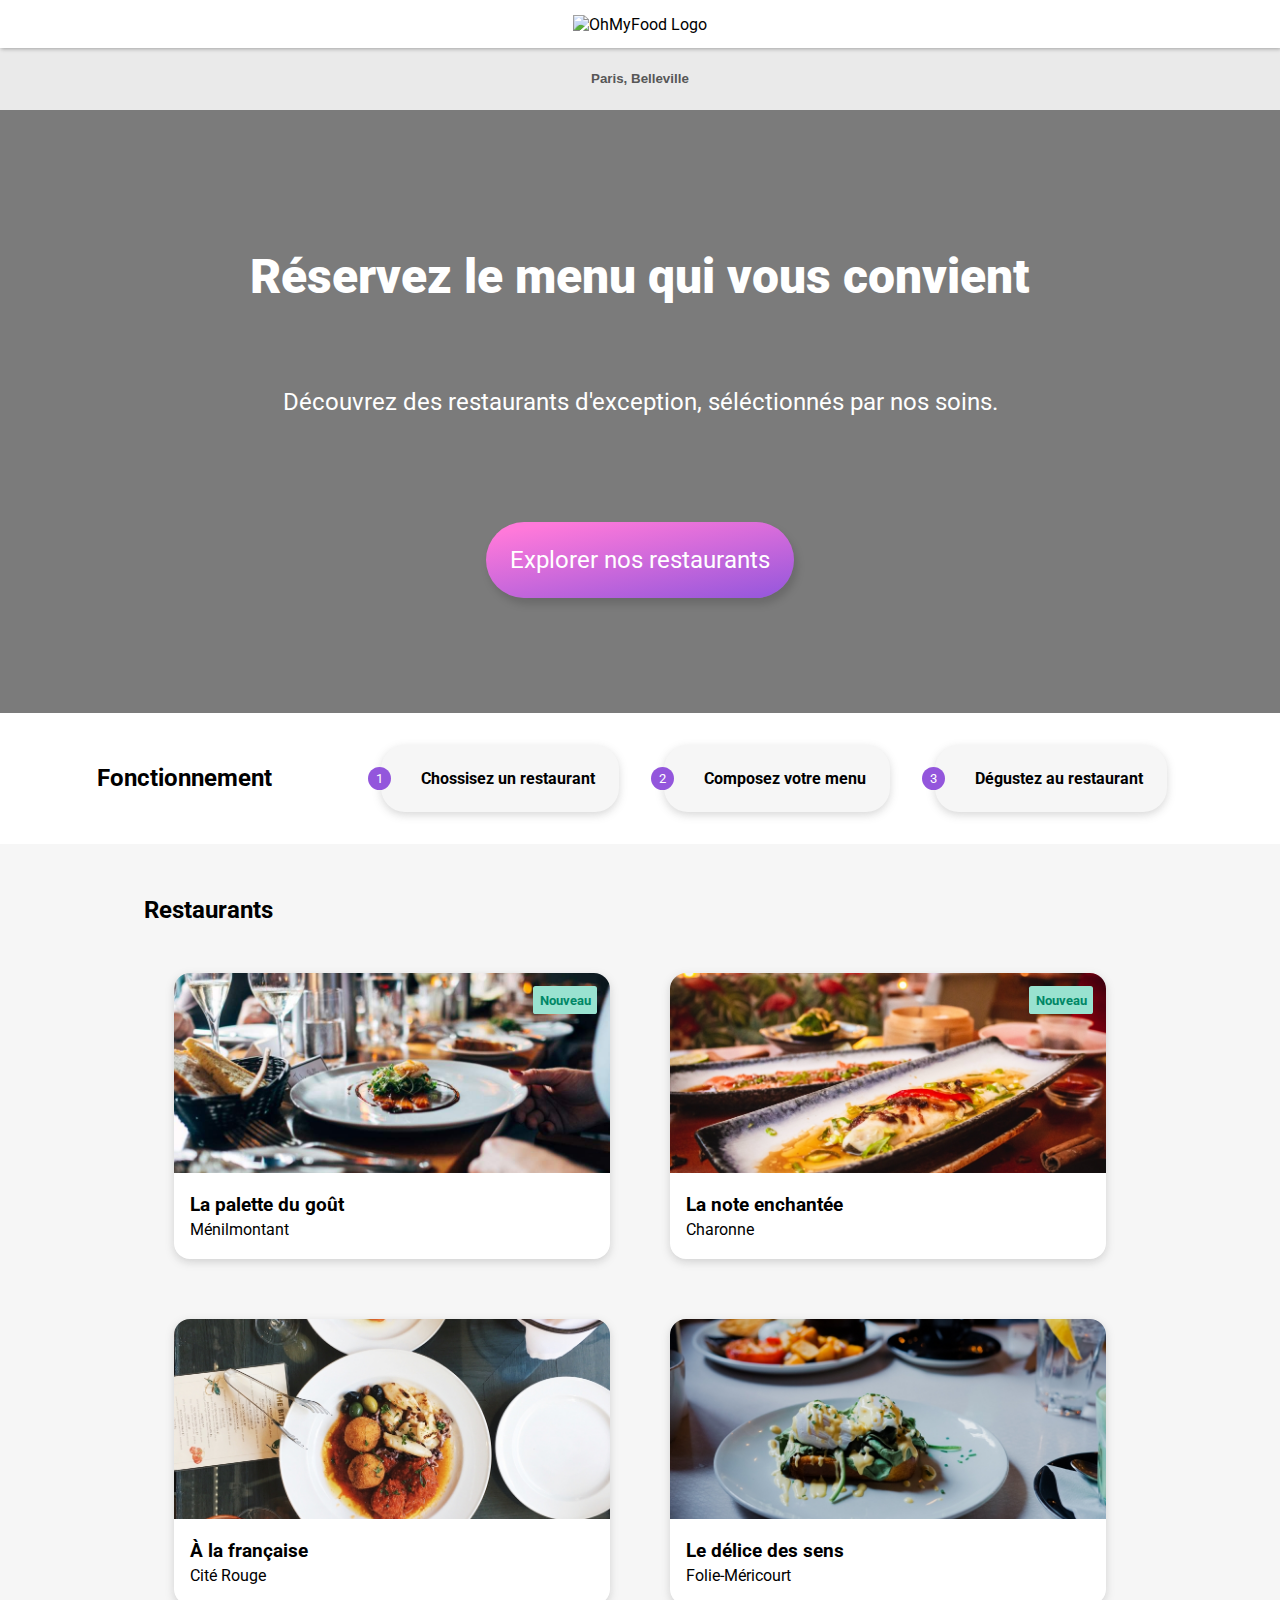
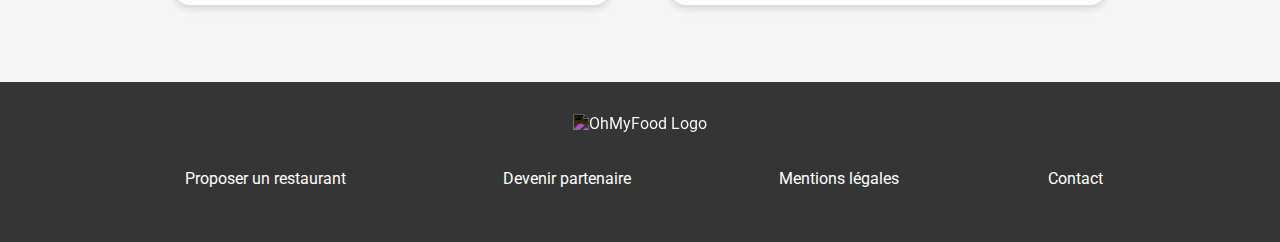
==== commit 32f79fdf: "bugs repaired" ====
--- a/index.html
+++ b/index.html
@@ -20,7 +20,7 @@
         <div class="logo">
           <div>
             <img
-              src="images/logo/ohmyfood@2x.png"
+              src="images/logo/ohmyfood.png"
               alt="OhMyFood Logo"
               srcset="images/logo/ohmyfood.png 1x,
                       images/logo/ohmyfood@2x.svg 2x"
@@ -41,11 +41,13 @@
           </form>
         </div>
         <div class="presentation-card">
+          <div>
           <h1>Réservez le menu qui vous convient</h1>
           <p>
             Découvrez des restaurants d'exception, séléctionnés par nos soins.
           </p>
-          <button class="active-button">Explorer nos restaurants</button>
+          <a href="#restaurants" class="active-button">Explorer nos restaurants</a>
+        </div>
         </div>
         <div class="guide-card">
           <h2>Fonctionnement</h2>
@@ -74,7 +76,7 @@
           </ul>
         </div>
 
-        <div class="restaurant-list">
+        <div id="restaurants" class="restaurant-list">
           <h2>Restaurants</h2>
           <div class="restaurant-card restaurant-card--new">
             <a href="la-palette-du-gout.html">
--- a/css/style.css
+++ b/css/style.css
@@ -75,8 +75,8 @@
   }
   80% {
     opacity: 0;
-    -webkit-transform: rotate(1.5turn);
-            transform: rotate(1.5turn);
+    -webkit-transform: rotate(2turn);
+            transform: rotate(2turn);
   }
   81% {
     -webkit-transform: scale(0);
@@ -99,8 +99,8 @@
   }
   80% {
     opacity: 0;
-    -webkit-transform: rotate(1.5turn);
-            transform: rotate(1.5turn);
+    -webkit-transform: rotate(2turn);
+            transform: rotate(2turn);
   }
   81% {
     -webkit-transform: scale(0);
@@ -123,8 +123,8 @@
   }
   80% {
     opacity: 0;
-    -webkit-transform: rotate(2.5turn);
-            transform: rotate(2.5turn);
+    -webkit-transform: rotate(3.5turn);
+            transform: rotate(3.5turn);
   }
   81% {
     -webkit-transform: scale(0);
@@ -147,8 +147,8 @@
   }
   80% {
     opacity: 0;
-    -webkit-transform: rotate(2.5turn);
-            transform: rotate(2.5turn);
+    -webkit-transform: rotate(3.5turn);
+            transform: rotate(3.5turn);
   }
   81% {
     -webkit-transform: scale(0);
@@ -223,6 +223,30 @@
 
 li {
   list-style: none;
+}
+
+button::-moz-selection,
+a::-moz-selection,
+img::-moz-selection {
+  background: transparent;
+}
+
+button::selection,
+a::selection,
+img::selection {
+  background: transparent;
+}
+
+button::-moz-selection,
+a::-moz-selection,
+img::-moz-selection {
+  background: transparent;
+}
+
+button::-moz-selection,
+a::selection,
+img::selection {
+  background: transparent;
 }
 
 /* button gradient and lighten hover */
@@ -237,6 +261,12 @@
           box-shadow: 3px 6px 8px 0px rgba(0, 0, 0, 0.15);
   -webkit-transition: all 300ms ease-in-out;
   transition: all 300ms ease-in-out;
+}
+
+@media screen and (min-width: 1024px) {
+  .active-button {
+    font-size: 1.5em;
+  }
 }
 
 .active-button:hover {
@@ -304,21 +334,6 @@
   background: #f6f6f6;
 }
 
-@media screen and (min-width: 1024px) {
-  .container.home {
-    background-color: #99E2D0;
-    background: url(../images/general/backgroundBlur.jpg) no-repeat;
-    background-size: cover;
-  }
-}
-
-@media screen and (min-width: 1024px) {
-  .container.home section {
-    max-width: 990px;
-    margin: auto;
-  }
-}
-
 /* Header */
 header {
   padding: 1em;
@@ -338,6 +353,10 @@
   background-color: white;
 }
 
+header > a {
+  font-size: 1.5em;
+}
+
 header .logo {
   width: 50%;
   height: 100%;
@@ -421,15 +440,26 @@
 
 /* footer */
 footer {
-  padding: 2em;
+  padding: 0;
   background: #353535;
   text-align: left;
+}
+
+footer .footer-container {
+  padding: 2em;
 }
 
 @media screen and (min-width: 1024px) {
   footer .footer-container {
     max-width: 990px;
     margin: auto;
+  }
+}
+
+@media screen and (min-width: 768px) {
+  footer .footer-container .logo {
+    text-align: center;
+    margin-bottom: 2em;
   }
 }
 
@@ -476,8 +506,49 @@
 /* Active button Layout */
 .presentation-card {
   text-align: center;
+  background: #f6f6f6;
+}
+
+@media screen and (min-width: 768px) {
+  .presentation-card {
+    height: 49vh;
+    background: url(../images/general/backgroundBlur.jpg);
+    background-position: center;
+    background-repeat: no-repeat;
+    background-size: cover;
+    position: relative;
+  }
+}
+
+@media screen and (min-width: 1024px) {
+  .presentation-card {
+    height: 67vh;
+  }
+}
+
+.presentation-card > div {
   padding: 2em;
-  background: #f6f6f6;
+  height: 100%;
+  width: 100%;
+  display: -webkit-box;
+  display: -ms-flexbox;
+  display: flex;
+  -webkit-box-orient: vertical;
+  -webkit-box-direction: normal;
+      -ms-flex-flow: column nowrap;
+          flex-flow: column nowrap;
+  -webkit-box-pack: space-evenly;
+      -ms-flex-pack: space-evenly;
+          justify-content: space-evenly;
+  -webkit-box-align: center;
+      -ms-flex-align: center;
+          align-items: center;
+}
+
+@media screen and (min-width: 1024px) {
+  .presentation-card > div {
+    background: rgba(0, 0, 0, 0.5);
+  }
 }
 
 .presentation-card h1 {
@@ -485,13 +556,43 @@
   font-weight: 900;
 }
 
+@media screen and (min-width: 768px) {
+  .presentation-card h1 {
+    color: white;
+  }
+}
+
+@media screen and (min-width: 1024px) {
+  .presentation-card h1 {
+    font-size: 3em;
+  }
+}
+
 .presentation-card p {
   color: #575757;
+}
+
+@media screen and (min-width: 768px) {
+  .presentation-card p {
+    color: white;
+  }
+}
+
+@media screen and (min-width: 1024px) {
+  .presentation-card p {
+    font-size: 1.5em;
+  }
 }
 
 /* Images on restaurants menus */
 .thumbnail img {
   max-height: 265px;
+}
+
+@media screen and (min-width: 1024px) {
+  .thumbnail img {
+    max-height: 55vh;
+  }
 }
 
 /* Restaurants menu layout */
@@ -527,6 +628,13 @@
   margin-top: 1em;
 }
 
+@media screen and (min-width: 768px) {
+  .menu__title {
+    margin: 0 auto;
+    max-width: 700px;
+  }
+}
+
 @media screen and (min-width: 1024px) {
   .menu__title {
     -webkit-box-pack: center;
@@ -544,14 +652,19 @@
   font-size: 1.5em;
 }
 
-@media screen and (min-width: 1024px) {
+@media screen and (min-width: 768px) {
   .menu__body {
     display: -webkit-box;
     display: -ms-flexbox;
     display: flex;
-    -webkit-box-pack: space-evenly;
-        -ms-flex-pack: space-evenly;
-            justify-content: space-evenly;
+    -webkit-box-orient: horizontal;
+    -webkit-box-direction: normal;
+        -ms-flex-flow: row wrap;
+            flex-flow: row wrap;
+    -webkit-box-pack: center;
+        -ms-flex-pack: center;
+            justify-content: center;
+    margin-bottom: 2em;
   }
 }
 
@@ -565,15 +678,16 @@
 
 @media screen and (min-width: 768px) {
   .menu__body-section {
-    margin: 0 auto;
+    margin: 1em auto;
     width: 80%;
+    max-width: 500px;
   }
 }
 
 @media screen and (min-width: 1024px) {
   .menu__body-section {
     margin: 1em;
-    width: 100%;
+    width: 31%;
   }
 }
 
@@ -585,8 +699,9 @@
   font-weight: 100;
   text-transform: uppercase;
   font-size: 1.2em;
-  margin: 1em auto;
+  margin: 1em;
   position: relative;
+  max-width: 500px;
 }
 
 .menu__body-section h2::after {
@@ -684,6 +799,26 @@
   }
 }
 
+@media screen and (min-width: 1024px) {
+  .guide-card {
+    display: -webkit-box;
+    display: -ms-flexbox;
+    display: flex;
+    -webkit-box-pack: space-evenly;
+        -ms-flex-pack: space-evenly;
+            justify-content: space-evenly;
+    -webkit-box-align: center;
+        -ms-flex-align: center;
+            align-items: center;
+  }
+}
+
+@media screen and (min-width: 768px) {
+  .guide-card h2 {
+    text-align: center;
+  }
+}
+
 .guide-card ul {
   padding-left: 0;
   margin: 2em auto;
@@ -771,6 +906,8 @@
 .restaurant-list {
   background-color: #f6f6f6;
   padding: 2em 1em 3em 1em;
+  max-width: 1024px;
+  margin: auto;
 }
 
 @media screen and (min-width: 768px) {
@@ -804,7 +941,8 @@
 
 @media screen and (min-width: 768px) {
   .restaurant-card {
-    width: 45%;
+    width: 44%;
+    margin: 3%;
   }
 }
 
@@ -875,11 +1013,18 @@
       -ms-flex-pack: justify;
           justify-content: space-between;
   overflow: hidden;
-  margin: 1em auto;
+  margin: 1.5em auto;
   background: white;
-  margin-top: 1.5em;
+  max-width: 500px;
   -webkit-transform: translateY(4em);
           transform: translateY(4em);
+}
+
+@media screen and (min-width: 768px) {
+  .menu-item {
+    width: 95%;
+    min-width: 320px;
+  }
 }
 
 .menu-item__titre {
